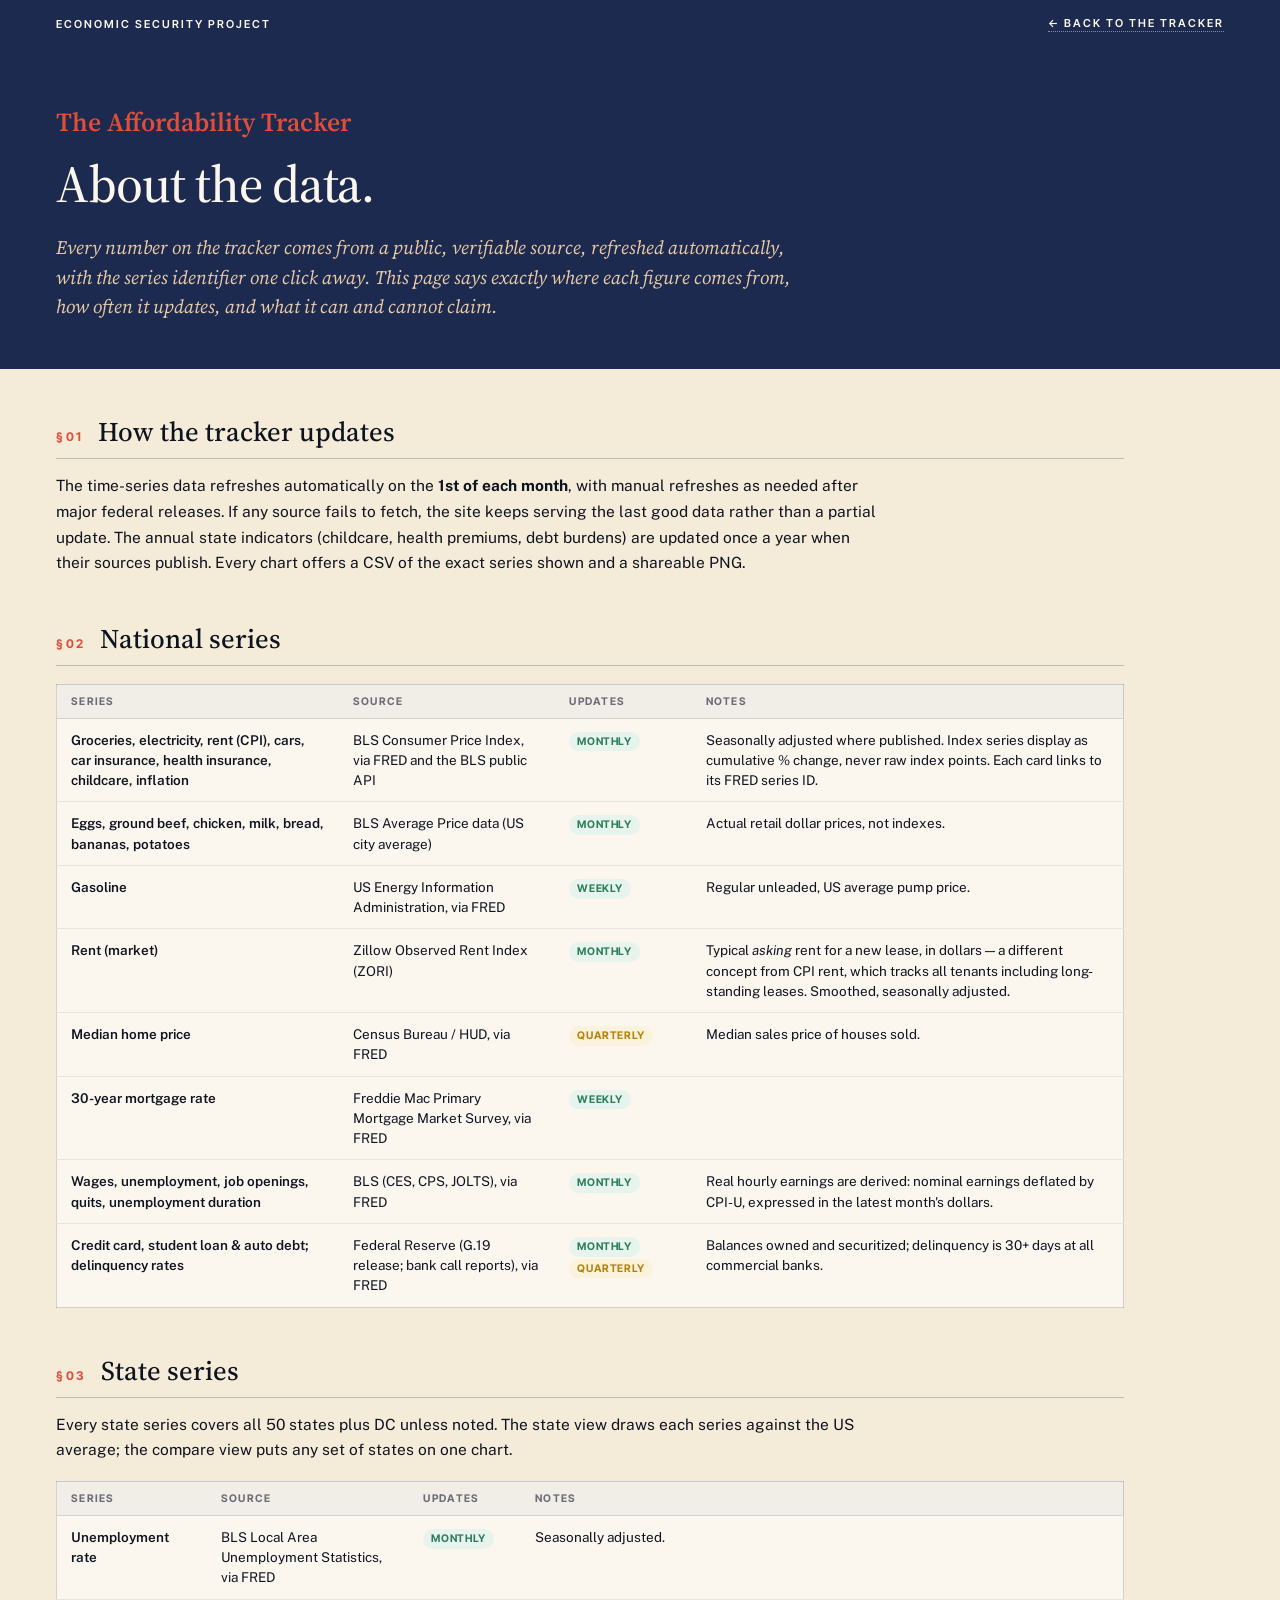
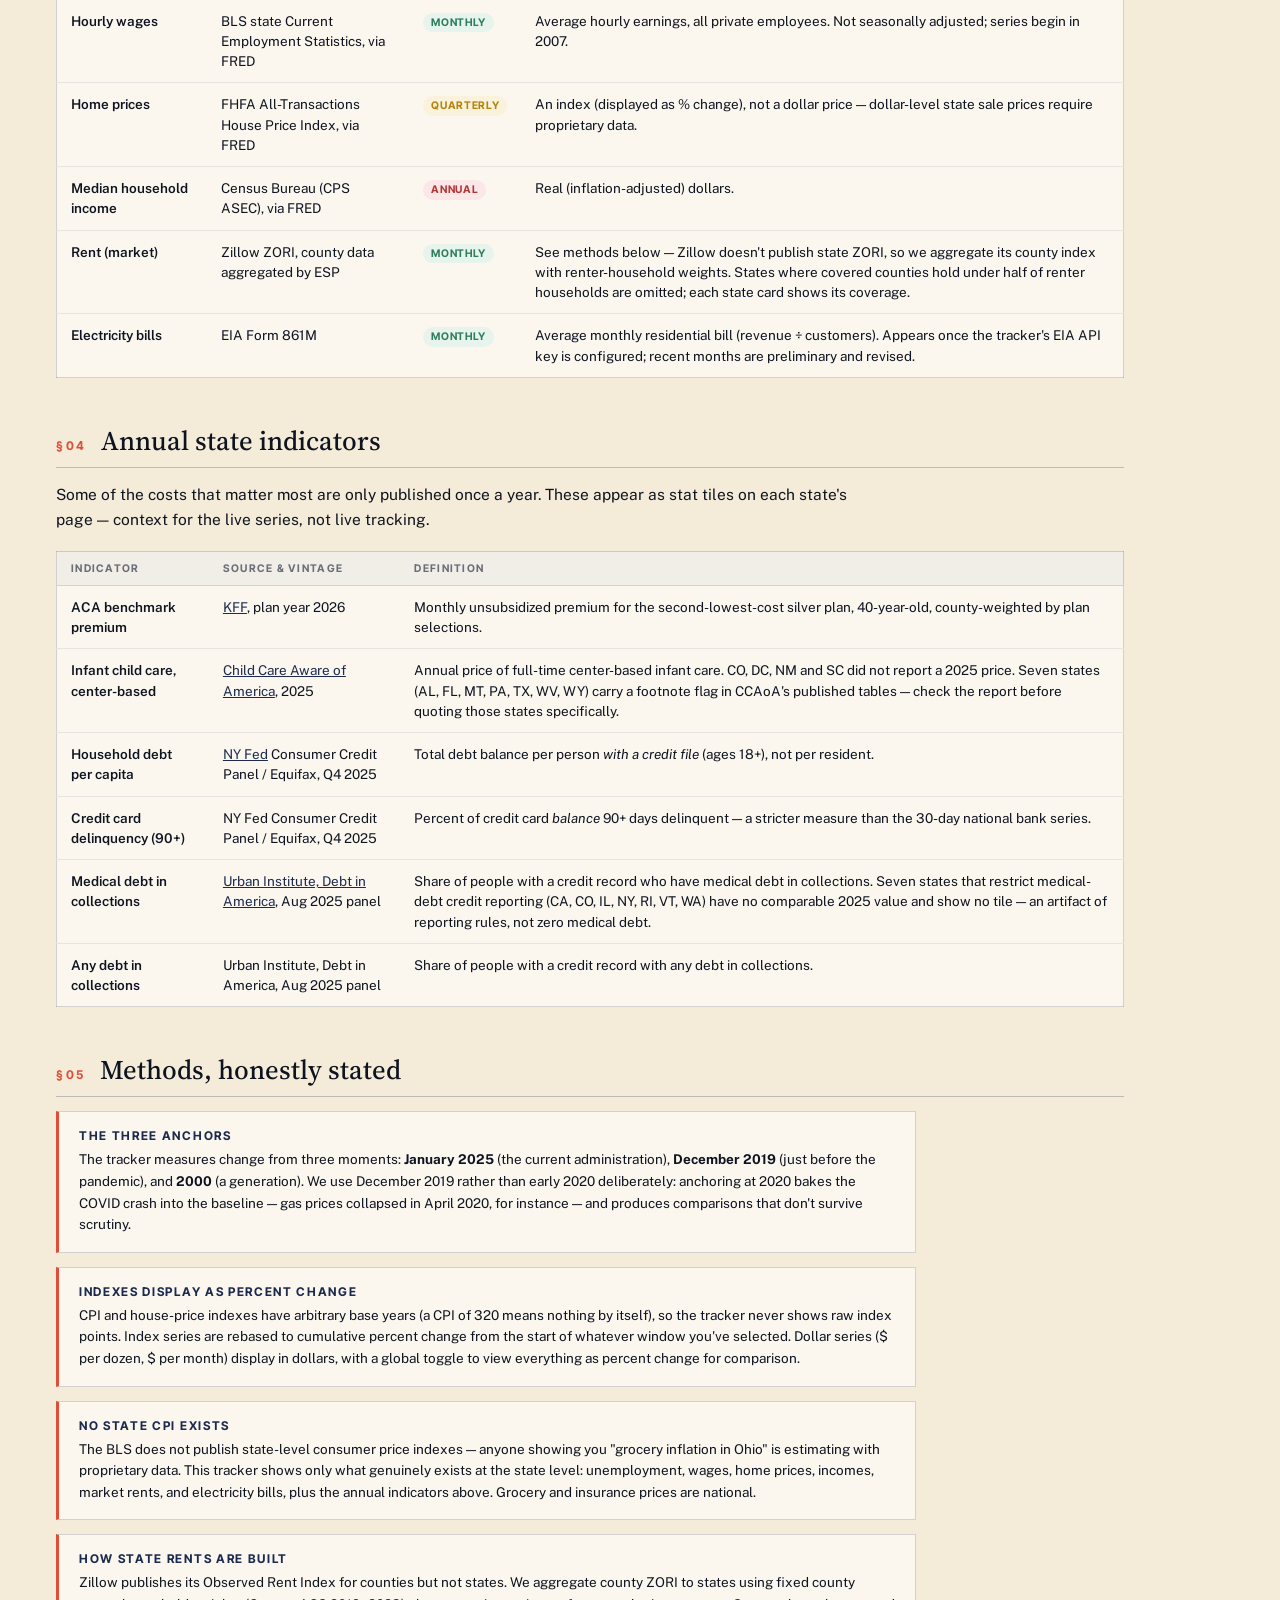
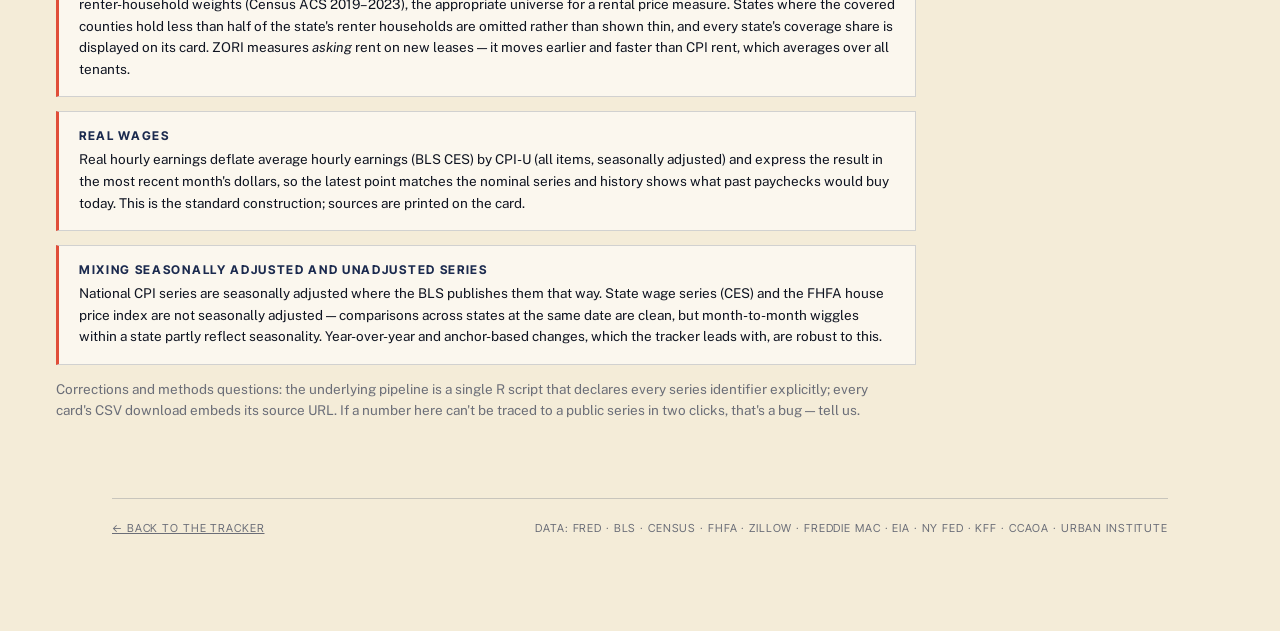
==== about.html @ f808d976 "Rebuild front end: National / My State / Compare views + About page - Three views: National (additiv" ====
<!DOCTYPE html>
<html lang="en">
<head>
<meta charset="UTF-8" />
<meta name="viewport" content="width=device-width, initial-scale=1.0" />
<title>About the Data — Affordability Tracker — Economic Security Project</title>

<link rel="preconnect" href="https://fonts.googleapis.com" />
<link rel="preconnect" href="https://fonts.gstatic.com" crossorigin />
<link href="https://fonts.googleapis.com/css2?family=Public+Sans:wght@300;400;500;600;700;800&display=swap" rel="stylesheet" />
<link href="https://fonts.googleapis.com/css2?family=Source+Serif+4:opsz,wght@8..60,400;8..60,500;8..60,600;8..60,700&family=Inter+Tight:wght@400;500;600;700;800&display=swap" rel="stylesheet" />

<style>
  :root {
    --navy: #1B2A4E;
    --red: #E04E39;
    --beige: #F4ECD8;
    --paper: #FBF7EE;
    --ink: #0E1320;
    --mute: #6B6E78;
    --soft: #9A9CA3;
    --rule: rgba(27,42,78,.18);
  }
  *, *::before, *::after { box-sizing: border-box; margin: 0; padding: 0; }
  body {
    font-family: 'Public Sans', system-ui, sans-serif;
    background: #0E1320; color: var(--ink);
  }
  .stage { background: var(--beige); min-height: 100vh; box-shadow: 0 30px 80px rgba(0,0,0,.5); }
  .serif { font-family: 'Source Serif 4', Georgia, serif; }
  .display { font-family: 'Inter Tight', system-ui, sans-serif; }

  .topbar {
    background: var(--navy); color: var(--paper);
    padding: 16px 56px;
    display: flex; justify-content: space-between; align-items: center;
    font-family: 'Inter Tight', system-ui, sans-serif;
    font-size: 11px; letter-spacing: .18em; text-transform: uppercase; font-weight: 600;
  }
  .topbar a { color: var(--paper); text-decoration: none; border-bottom: 1px dotted rgba(244,236,216,.5); padding-bottom: 1px; }

  header.hero {
    background: var(--navy); color: var(--paper);
    padding: 56px 56px 48px;
  }
  .kicker {
    font-family: 'Source Serif 4', Georgia, serif;
    font-size: 26px; font-weight: 600; color: var(--red); margin-bottom: 16px;
  }
  h1 {
    font-family: 'Source Serif 4', Georgia, serif;
    font-size: 52px; line-height: 1.06; letter-spacing: -.02em; font-weight: 500;
    max-width: 900px; margin-bottom: 22px;
  }
  .dek {
    font-family: 'Source Serif 4', Georgia, serif;
    font-size: 19px; line-height: 1.55; color: #E8C9A8; max-width: 760px; font-style: italic;
  }

  main { padding: 44px 56px 64px; max-width: 1180px; }

  h2 {
    font-family: 'Source Serif 4', Georgia, serif;
    font-size: 27px; font-weight: 500; margin: 44px 0 6px;
    padding-bottom: 8px; border-bottom: 1px solid rgba(27,42,78,.25);
    display: flex; align-items: baseline; gap: 14px;
  }
  h2 .sec {
    font-family: 'Inter Tight', system-ui, sans-serif;
    font-size: 12px; letter-spacing: .22em; text-transform: uppercase;
    font-weight: 700; color: var(--red);
  }
  h2:first-of-type { margin-top: 0; }
  p.lead { margin: 14px 0 18px; font-size: 15.5px; line-height: 1.65; max-width: 820px; }
  p.note { margin: 12px 0; font-size: 13.5px; line-height: 1.6; color: var(--mute); max-width: 820px; }

  .table-wrap { overflow-x: auto; margin: 18px 0 8px; }
  table {
    width: 100%; border-collapse: collapse; background: var(--paper);
    border: 1px solid var(--rule); font-size: 13.5px;
  }
  th {
    font-family: 'Inter Tight', system-ui, sans-serif;
    font-size: 10.5px; letter-spacing: .12em; text-transform: uppercase;
    font-weight: 700; color: var(--mute); text-align: left;
    padding: 10px 14px; border-bottom: 1px solid var(--rule);
    background: rgba(27,42,78,.045);
  }
  td { padding: 11px 14px; border-bottom: 1px solid rgba(27,42,78,.09); vertical-align: top; line-height: 1.5; }
  tr:last-child td { border-bottom: none; }
  td b { font-weight: 600; }
  td a { color: var(--navy); }
  .freq {
    font-family: 'Inter Tight', system-ui, sans-serif;
    display: inline-block; font-size: 10.5px; font-weight: 700;
    letter-spacing: .06em; text-transform: uppercase;
    padding: 2px 8px; border-radius: 10px; white-space: nowrap;
  }
  .freq.m { background: #E7F4EE; color: #2E7D5B; }
  .freq.w { background: #E7F4EE; color: #2E7D5B; }
  .freq.q { background: #FBF2DC; color: #B5820A; }
  .freq.a { background: #FBE7E7; color: #B33636; }

  .method {
    background: var(--paper); border: 1px solid var(--rule); border-left: 3px solid var(--red);
    padding: 16px 20px; margin: 14px 0; max-width: 860px;
  }
  .method h3 {
    font-family: 'Inter Tight', system-ui, sans-serif;
    font-size: 12px; letter-spacing: .14em; text-transform: uppercase;
    font-weight: 700; color: var(--navy); margin-bottom: 6px;
  }
  .method p { font-size: 13.5px; line-height: 1.6; color: var(--ink); }
  .method p + p { margin-top: 8px; }

  footer {
    padding: 22px 56px 48px;
    font-family: 'Inter Tight', system-ui, sans-serif;
    font-size: 11px; color: var(--mute); letter-spacing: .08em; text-transform: uppercase;
    border-top: 1px solid rgba(27,42,78,.2); margin: 0 56px;
    display: flex; justify-content: space-between; gap: 12px; flex-wrap: wrap;
    padding-left: 0; padding-right: 0;
  }
  .footer-wrap { padding: 0 56px 48px; }
  footer a { color: var(--mute); }

  @media (max-width: 720px) {
    .topbar, header.hero, main, .footer-wrap { padding-left: 20px; padding-right: 20px; }
    footer { margin: 0; }
    h1 { font-size: 36px; }
  }
</style>
</head>
<body>
<div class="stage">

  <div class="topbar">
    <span>Economic Security Project</span>
    <a href="index.html">← Back to the tracker</a>
  </div>

  <header class="hero">
    <div class="kicker">The Affordability Tracker</div>
    <h1>About the data.</h1>
    <p class="dek">
      Every number on the tracker comes from a public, verifiable source, refreshed
      automatically, with the series identifier one click away. This page says exactly
      where each figure comes from, how often it updates, and what it can and cannot claim.
    </p>
  </header>

  <main>
    <h2><span class="sec">§01</span> How the tracker updates</h2>
    <p class="lead">
      The time-series data refreshes automatically on the <b>1st of each month</b>,
      with manual refreshes as needed after major federal releases. If any source fails
      to fetch, the site keeps serving the last good data rather than a partial update. The annual state indicators (childcare, health
      premiums, debt burdens) are updated once a year when their sources publish.
      Every chart offers a CSV of the exact series shown and a shareable PNG.
    </p>

    <h2><span class="sec">§02</span> National series</h2>
    <div class="table-wrap">
    <table>
      <thead><tr><th>Series</th><th>Source</th><th>Updates</th><th>Notes</th></tr></thead>
      <tbody>
        <tr>
          <td><b>Groceries, electricity, rent (CPI), cars, car insurance, health insurance, childcare, inflation</b></td>
          <td>BLS Consumer Price Index, via FRED and the BLS public API</td>
          <td><span class="freq m">Monthly</span></td>
          <td>Seasonally adjusted where published. Index series display as cumulative % change, never raw index points. Each card links to its FRED series ID.</td>
        </tr>
        <tr>
          <td><b>Eggs, ground beef, chicken, milk, bread, bananas, potatoes</b></td>
          <td>BLS Average Price data (US city average)</td>
          <td><span class="freq m">Monthly</span></td>
          <td>Actual retail dollar prices, not indexes.</td>
        </tr>
        <tr>
          <td><b>Gasoline</b></td>
          <td>US Energy Information Administration, via FRED</td>
          <td><span class="freq w">Weekly</span></td>
          <td>Regular unleaded, US average pump price.</td>
        </tr>
        <tr>
          <td><b>Rent (market)</b></td>
          <td>Zillow Observed Rent Index (ZORI)</td>
          <td><span class="freq m">Monthly</span></td>
          <td>Typical <i>asking</i> rent for a new lease, in dollars — a different concept from CPI rent, which tracks all tenants including long-standing leases. Smoothed, seasonally adjusted.</td>
        </tr>
        <tr>
          <td><b>Median home price</b></td>
          <td>Census Bureau / HUD, via FRED</td>
          <td><span class="freq q">Quarterly</span></td>
          <td>Median sales price of houses sold.</td>
        </tr>
        <tr>
          <td><b>30-year mortgage rate</b></td>
          <td>Freddie Mac Primary Mortgage Market Survey, via FRED</td>
          <td><span class="freq w">Weekly</span></td>
          <td></td>
        </tr>
        <tr>
          <td><b>Wages, unemployment, job openings, quits, unemployment duration</b></td>
          <td>BLS (CES, CPS, JOLTS), via FRED</td>
          <td><span class="freq m">Monthly</span></td>
          <td>Real hourly earnings are derived: nominal earnings deflated by CPI-U, expressed in the latest month's dollars.</td>
        </tr>
        <tr>
          <td><b>Credit card, student loan &amp; auto debt; delinquency rates</b></td>
          <td>Federal Reserve (G.19 release; bank call reports), via FRED</td>
          <td><span class="freq m">Monthly</span> <span class="freq q">Quarterly</span></td>
          <td>Balances owned and securitized; delinquency is 30+ days at all commercial banks.</td>
        </tr>
      </tbody>
    </table>
    </div>

    <h2><span class="sec">§03</span> State series</h2>
    <p class="lead">
      Every state series covers all 50 states plus DC unless noted. The state view draws
      each series against the US average; the compare view puts any set of states on one chart.
    </p>
    <div class="table-wrap">
    <table>
      <thead><tr><th>Series</th><th>Source</th><th>Updates</th><th>Notes</th></tr></thead>
      <tbody>
        <tr>
          <td><b>Unemployment rate</b></td>
          <td>BLS Local Area Unemployment Statistics, via FRED</td>
          <td><span class="freq m">Monthly</span></td>
          <td>Seasonally adjusted.</td>
        </tr>
        <tr>
          <td><b>Hourly wages</b></td>
          <td>BLS state Current Employment Statistics, via FRED</td>
          <td><span class="freq m">Monthly</span></td>
          <td>Average hourly earnings, all private employees. Not seasonally adjusted; series begin in 2007.</td>
        </tr>
        <tr>
          <td><b>Home prices</b></td>
          <td>FHFA All-Transactions House Price Index, via FRED</td>
          <td><span class="freq q">Quarterly</span></td>
          <td>An index (displayed as % change), not a dollar price — dollar-level state sale prices require proprietary data.</td>
        </tr>
        <tr>
          <td><b>Median household income</b></td>
          <td>Census Bureau (CPS ASEC), via FRED</td>
          <td><span class="freq a">Annual</span></td>
          <td>Real (inflation-adjusted) dollars.</td>
        </tr>
        <tr>
          <td><b>Rent (market)</b></td>
          <td>Zillow ZORI, county data aggregated by ESP</td>
          <td><span class="freq m">Monthly</span></td>
          <td>See methods below — Zillow doesn't publish state ZORI, so we aggregate its county index with renter-household weights. States where covered counties hold under half of renter households are omitted; each state card shows its coverage.</td>
        </tr>
        <tr>
          <td><b>Electricity bills</b></td>
          <td>EIA Form 861M</td>
          <td><span class="freq m">Monthly</span></td>
          <td>Average monthly residential bill (revenue ÷ customers). Appears once the tracker's EIA API key is configured; recent months are preliminary and revised.</td>
        </tr>
      </tbody>
    </table>
    </div>

    <h2><span class="sec">§04</span> Annual state indicators</h2>
    <p class="lead">
      Some of the costs that matter most are only published once a year. These appear as
      stat tiles on each state's page — context for the live series, not live tracking.
    </p>
    <div class="table-wrap">
    <table>
      <thead><tr><th>Indicator</th><th>Source &amp; vintage</th><th>Definition</th></tr></thead>
      <tbody>
        <tr>
          <td><b>ACA benchmark premium</b></td>
          <td><a href="https://www.kff.org/affordable-care-act/state-indicator/marketplace-average-benchmark-premiums/" target="_blank" rel="noopener">KFF</a>, plan year 2026</td>
          <td>Monthly unsubsidized premium for the second-lowest-cost silver plan, 40-year-old, county-weighted by plan selections.</td>
        </tr>
        <tr>
          <td><b>Infant child care, center-based</b></td>
          <td><a href="https://info.childcareaware.org/price-and-supply-2025" target="_blank" rel="noopener">Child Care Aware of America</a>, 2025</td>
          <td>Annual price of full-time center-based infant care. CO, DC, NM and SC did not report a 2025 price. Seven states (AL, FL, MT, PA, TX, WV, WY) carry a footnote flag in CCAoA's published tables — check the report before quoting those states specifically.</td>
        </tr>
        <tr>
          <td><b>Household debt per capita</b></td>
          <td><a href="https://www.newyorkfed.org/microeconomics/databank.html" target="_blank" rel="noopener">NY Fed</a> Consumer Credit Panel / Equifax, Q4 2025</td>
          <td>Total debt balance per person <i>with a credit file</i> (ages 18+), not per resident.</td>
        </tr>
        <tr>
          <td><b>Credit card delinquency (90+)</b></td>
          <td>NY Fed Consumer Credit Panel / Equifax, Q4 2025</td>
          <td>Percent of credit card <i>balance</i> 90+ days delinquent — a stricter measure than the 30-day national bank series.</td>
        </tr>
        <tr>
          <td><b>Medical debt in collections</b></td>
          <td><a href="https://apps.urban.org/features/debt-interactive-map/" target="_blank" rel="noopener">Urban Institute, Debt in America</a>, Aug 2025 panel</td>
          <td>Share of people with a credit record who have medical debt in collections. Seven states that restrict medical-debt credit reporting (CA, CO, IL, NY, RI, VT, WA) have no comparable 2025 value and show no tile — an artifact of reporting rules, not zero medical debt.</td>
        </tr>
        <tr>
          <td><b>Any debt in collections</b></td>
          <td>Urban Institute, Debt in America, Aug 2025 panel</td>
          <td>Share of people with a credit record with any debt in collections.</td>
        </tr>
      </tbody>
    </table>
    </div>

    <h2><span class="sec">§05</span> Methods, honestly stated</h2>

    <div class="method">
      <h3>The three anchors</h3>
      <p>The tracker measures change from three moments: <b>January 2025</b> (the current
      administration), <b>December 2019</b> (just before the pandemic), and <b>2000</b>
      (a generation). We use December 2019 rather than early 2020 deliberately: anchoring
      at 2020 bakes the COVID crash into the baseline — gas prices collapsed in April
      2020, for instance — and produces comparisons that don't survive scrutiny.</p>
    </div>

    <div class="method">
      <h3>Indexes display as percent change</h3>
      <p>CPI and house-price indexes have arbitrary base years (a CPI of 320 means nothing
      by itself), so the tracker never shows raw index points. Index series are rebased to
      cumulative percent change from the start of whatever window you've selected. Dollar
      series ($ per dozen, $ per month) display in dollars, with a global toggle to view
      everything as percent change for comparison.</p>
    </div>

    <div class="method">
      <h3>No state CPI exists</h3>
      <p>The BLS does not publish state-level consumer price indexes — anyone showing you
      "grocery inflation in Ohio" is estimating with proprietary data. This tracker shows
      only what genuinely exists at the state level: unemployment, wages, home prices,
      incomes, market rents, and electricity bills, plus the annual indicators above.
      Grocery and insurance prices are national.</p>
    </div>

    <div class="method">
      <h3>How state rents are built</h3>
      <p>Zillow publishes its Observed Rent Index for counties but not states. We aggregate
      county ZORI to states using fixed county renter-household weights (Census ACS
      2019–2023), the appropriate universe for a rental price measure. States where the
      covered counties hold less than half of the state's renter households are omitted
      rather than shown thin, and every state's coverage share is displayed on its card.
      ZORI measures <i>asking</i> rent on new leases — it moves earlier and faster than
      CPI rent, which averages over all tenants.</p>
    </div>

    <div class="method">
      <h3>Real wages</h3>
      <p>Real hourly earnings deflate average hourly earnings (BLS CES) by CPI-U (all
      items, seasonally adjusted) and express the result in the most recent month's
      dollars, so the latest point matches the nominal series and history shows what past
      paychecks would buy today. This is the standard construction; sources are printed on
      the card.</p>
    </div>

    <div class="method">
      <h3>Mixing seasonally adjusted and unadjusted series</h3>
      <p>National CPI series are seasonally adjusted where the BLS publishes them that
      way. State wage series (CES) and the FHFA house price index are not seasonally
      adjusted — comparisons across states at the same date are clean, but month-to-month
      wiggles within a state partly reflect seasonality. Year-over-year and anchor-based
      changes, which the tracker leads with, are robust to this.</p>
    </div>

    <p class="note">
      Corrections and methods questions: the underlying pipeline is a single R script that
      declares every series identifier explicitly; every card's CSV download embeds its
      source URL. If a number here can't be traced to a public series in two clicks,
      that's a bug — tell us.
    </p>
  </main>

  <div class="footer-wrap">
    <footer>
      <span><a href="index.html">← Back to the tracker</a></span>
      <span>Data: FRED · BLS · Census · FHFA · Zillow · Freddie Mac · EIA · NY Fed · KFF · CCAoA · Urban Institute</span>
    </footer>
  </div>

</div>
</body>
</html>
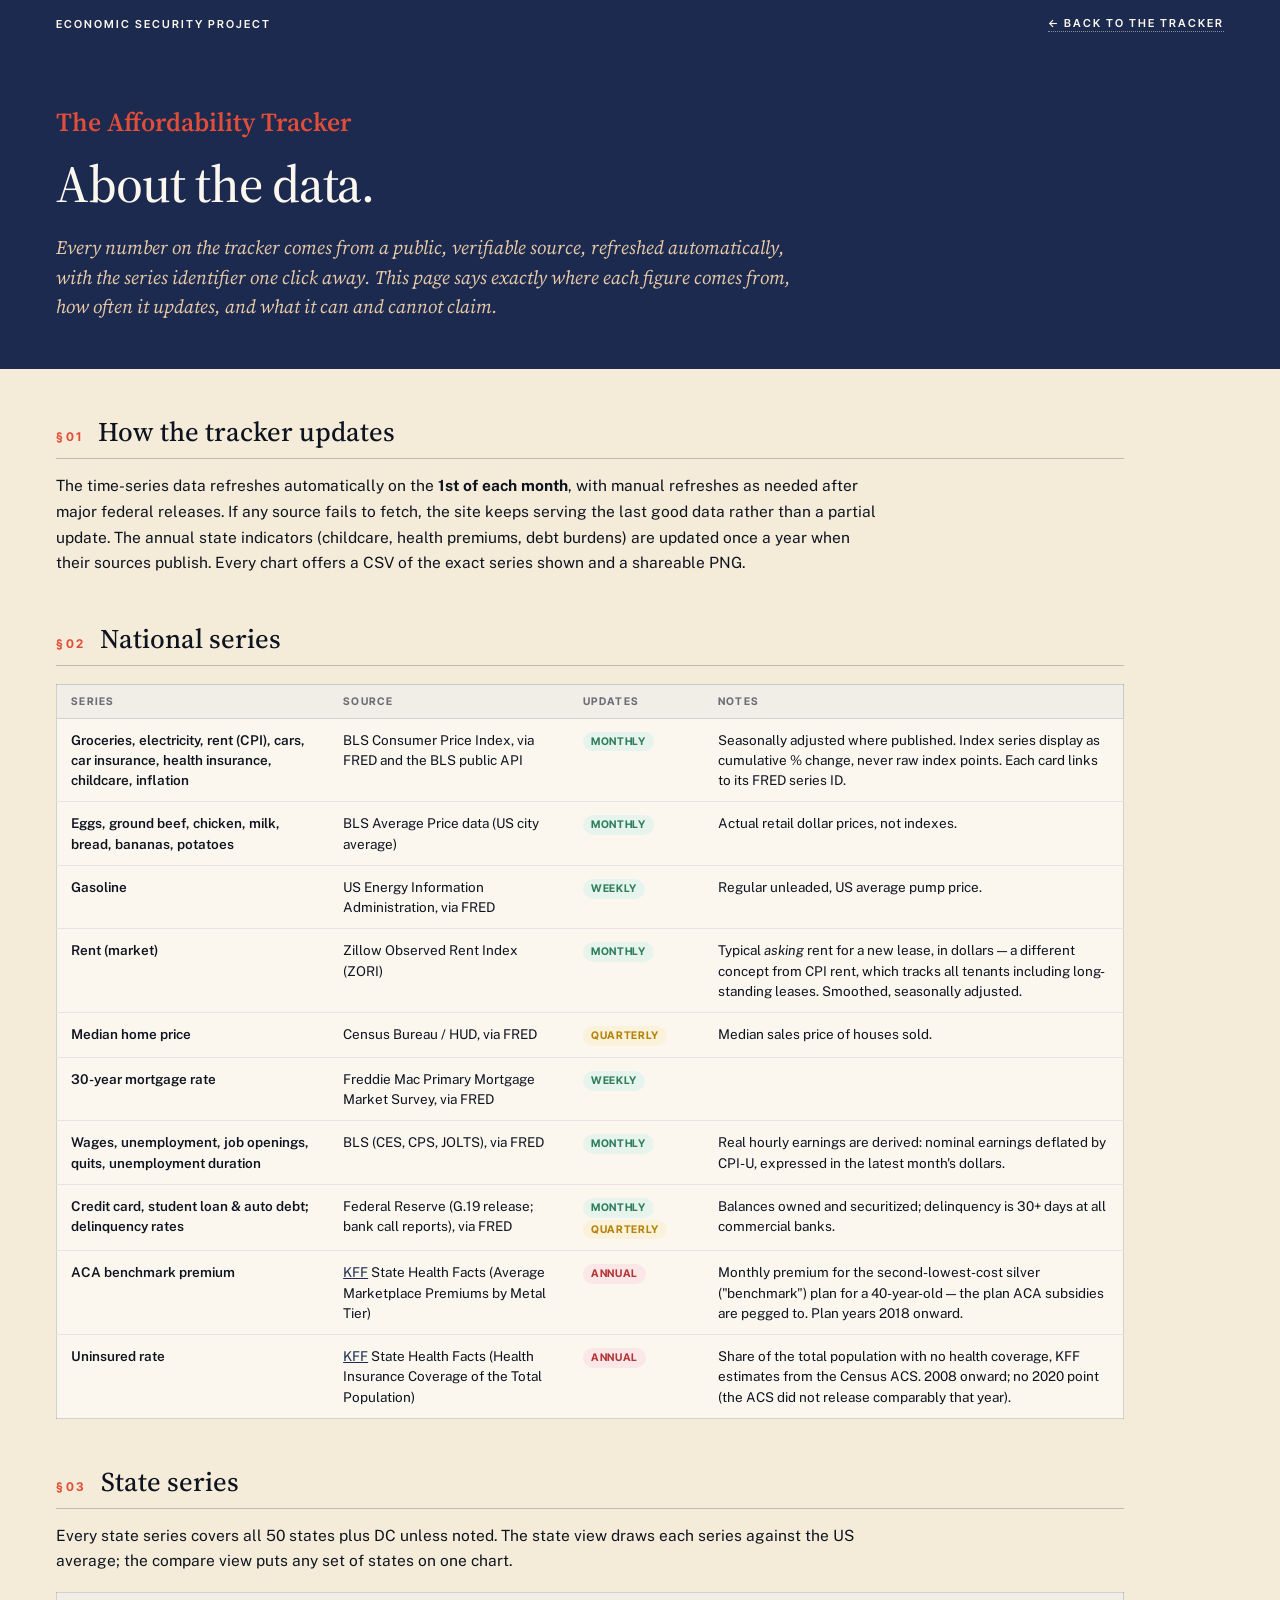
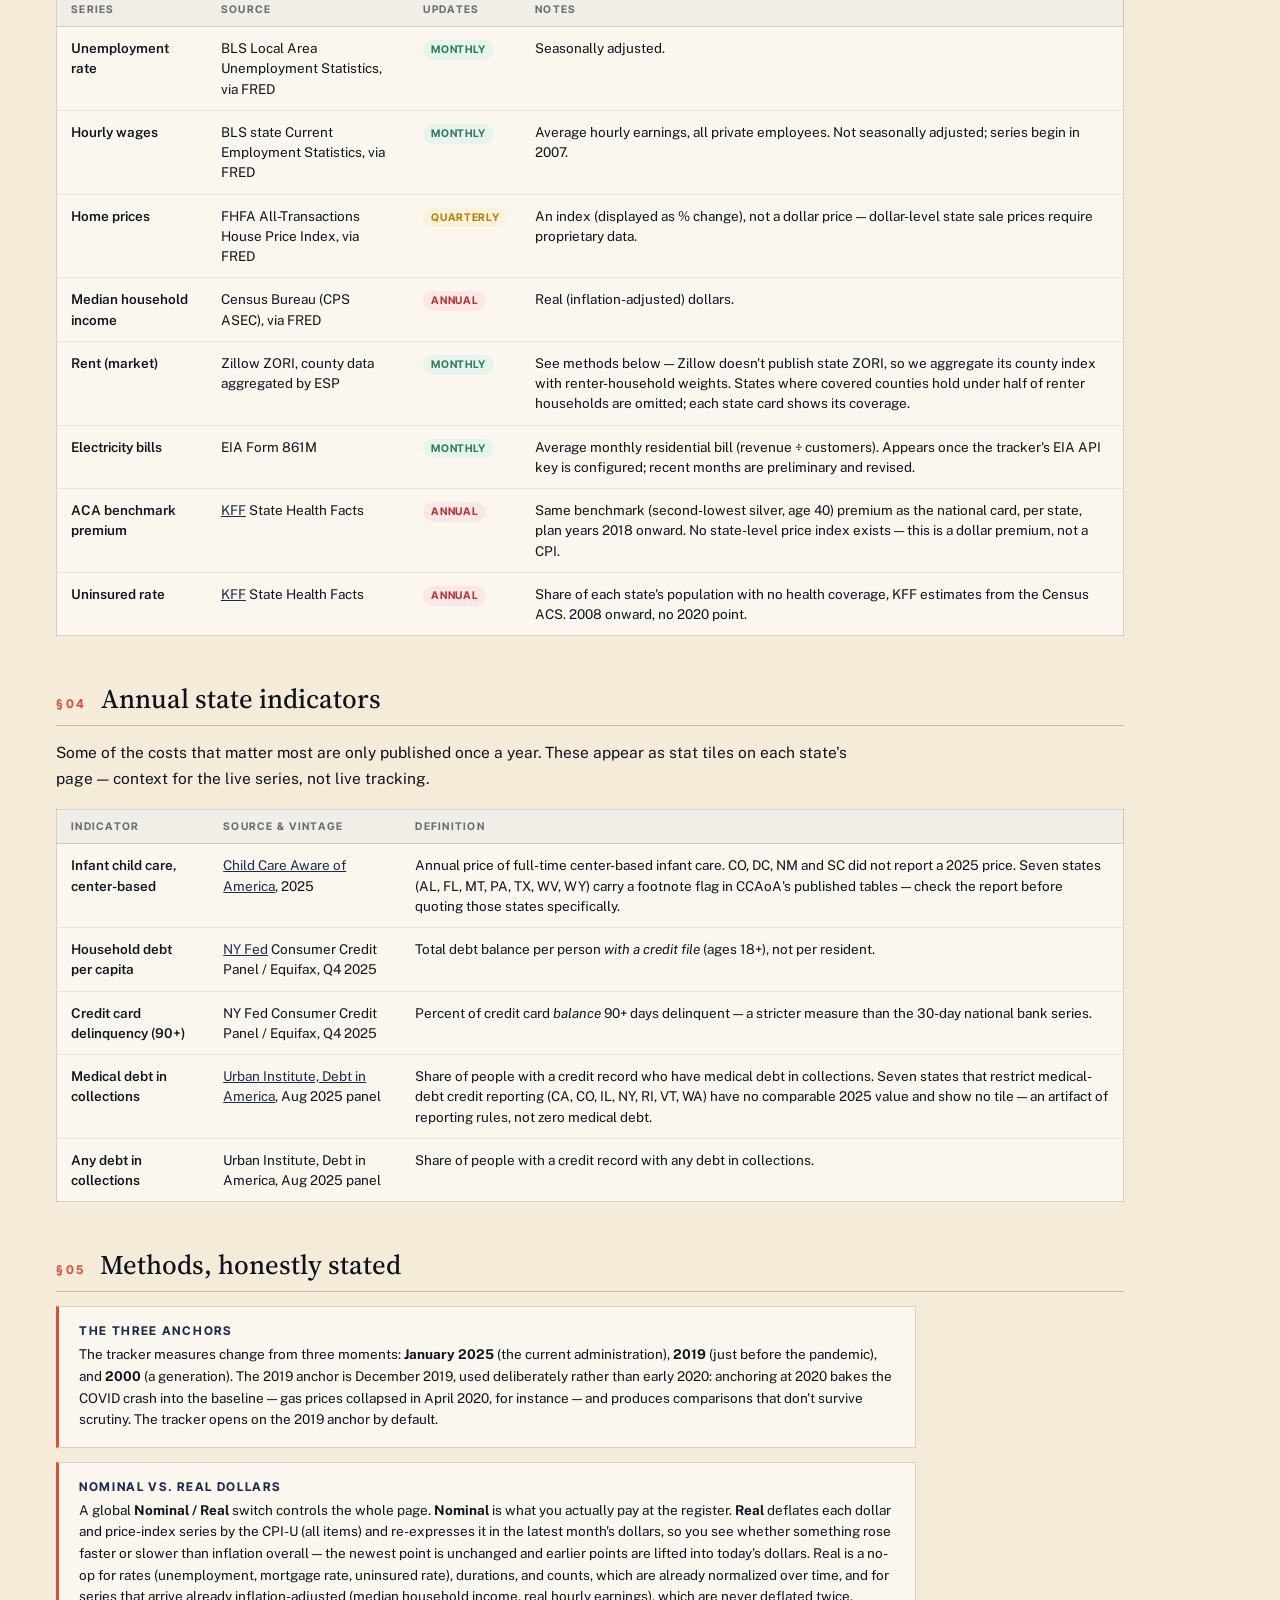
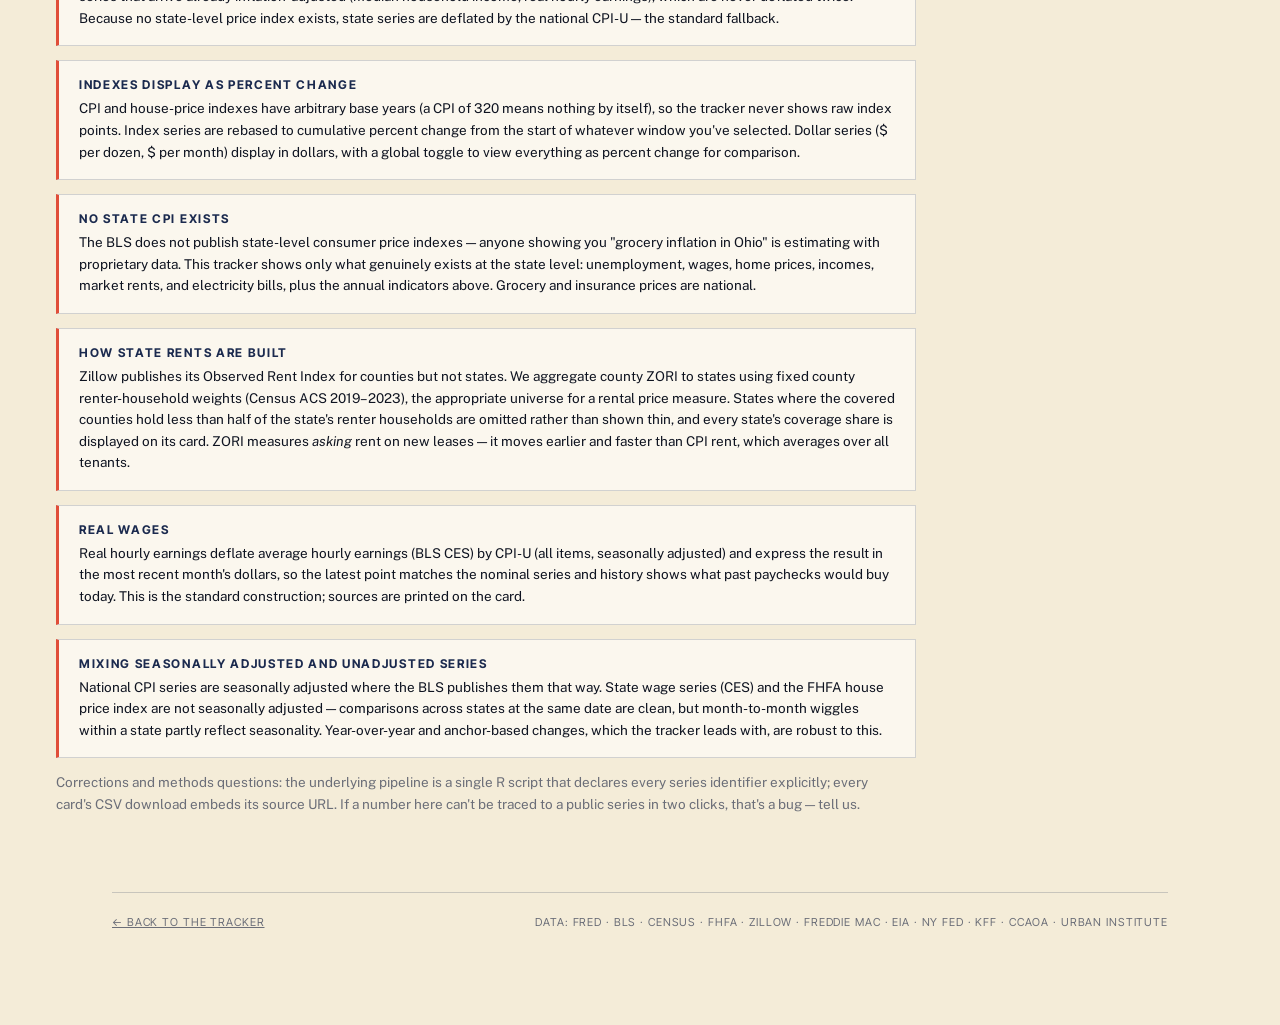
==== commit 36b85e6f: "State-level updates" ====
--- a/about.html
+++ b/about.html
@@ -212,6 +212,18 @@
           <td><span class="freq m">Monthly</span> <span class="freq q">Quarterly</span></td>
           <td>Balances owned and securitized; delinquency is 30+ days at all commercial banks.</td>
         </tr>
+        <tr>
+          <td><b>ACA benchmark premium</b></td>
+          <td><a href="https://www.kff.org/affordable-care-act/state-indicator/average-marketplace-premiums-by-metal-tier/" target="_blank" rel="noopener">KFF</a> State Health Facts (Average Marketplace Premiums by Metal Tier)</td>
+          <td><span class="freq a">Annual</span></td>
+          <td>Monthly premium for the second-lowest-cost silver ("benchmark") plan for a 40-year-old — the plan ACA subsidies are pegged to. Plan years 2018 onward.</td>
+        </tr>
+        <tr>
+          <td><b>Uninsured rate</b></td>
+          <td><a href="https://www.kff.org/state-health-policy-data/state-indicator/total-population/" target="_blank" rel="noopener">KFF</a> State Health Facts (Health Insurance Coverage of the Total Population)</td>
+          <td><span class="freq a">Annual</span></td>
+          <td>Share of the total population with no health coverage, KFF estimates from the Census ACS. 2008 onward; no 2020 point (the ACS did not release comparably that year).</td>
+        </tr>
       </tbody>
     </table>
     </div>
@@ -261,6 +273,18 @@
           <td><span class="freq m">Monthly</span></td>
           <td>Average monthly residential bill (revenue ÷ customers). Appears once the tracker's EIA API key is configured; recent months are preliminary and revised.</td>
         </tr>
+        <tr>
+          <td><b>ACA benchmark premium</b></td>
+          <td><a href="https://www.kff.org/affordable-care-act/state-indicator/average-marketplace-premiums-by-metal-tier/" target="_blank" rel="noopener">KFF</a> State Health Facts</td>
+          <td><span class="freq a">Annual</span></td>
+          <td>Same benchmark (second-lowest silver, age 40) premium as the national card, per state, plan years 2018 onward. No state-level price index exists — this is a dollar premium, not a CPI.</td>
+        </tr>
+        <tr>
+          <td><b>Uninsured rate</b></td>
+          <td><a href="https://www.kff.org/state-health-policy-data/state-indicator/total-population/" target="_blank" rel="noopener">KFF</a> State Health Facts</td>
+          <td><span class="freq a">Annual</span></td>
+          <td>Share of each state's population with no health coverage, KFF estimates from the Census ACS. 2008 onward, no 2020 point.</td>
+        </tr>
       </tbody>
     </table>
     </div>
@@ -275,11 +299,6 @@
       <thead><tr><th>Indicator</th><th>Source &amp; vintage</th><th>Definition</th></tr></thead>
       <tbody>
         <tr>
-          <td><b>ACA benchmark premium</b></td>
-          <td><a href="https://www.kff.org/affordable-care-act/state-indicator/marketplace-average-benchmark-premiums/" target="_blank" rel="noopener">KFF</a>, plan year 2026</td>
-          <td>Monthly unsubsidized premium for the second-lowest-cost silver plan, 40-year-old, county-weighted by plan selections.</td>
-        </tr>
-        <tr>
           <td><b>Infant child care, center-based</b></td>
           <td><a href="https://info.childcareaware.org/price-and-supply-2025" target="_blank" rel="noopener">Child Care Aware of America</a>, 2025</td>
           <td>Annual price of full-time center-based infant care. CO, DC, NM and SC did not report a 2025 price. Seven states (AL, FL, MT, PA, TX, WV, WY) carry a footnote flag in CCAoA's published tables — check the report before quoting those states specifically.</td>
@@ -313,10 +332,25 @@
     <div class="method">
       <h3>The three anchors</h3>
       <p>The tracker measures change from three moments: <b>January 2025</b> (the current
-      administration), <b>December 2019</b> (just before the pandemic), and <b>2000</b>
-      (a generation). We use December 2019 rather than early 2020 deliberately: anchoring
-      at 2020 bakes the COVID crash into the baseline — gas prices collapsed in April
-      2020, for instance — and produces comparisons that don't survive scrutiny.</p>
+      administration), <b>2019</b> (just before the pandemic), and <b>2000</b>
+      (a generation). The 2019 anchor is December 2019, used deliberately rather than early
+      2020: anchoring at 2020 bakes the COVID crash into the baseline — gas prices collapsed
+      in April 2020, for instance — and produces comparisons that don't survive scrutiny.
+      The tracker opens on the 2019 anchor by default.</p>
+    </div>
+
+    <div class="method">
+      <h3>Nominal vs. real dollars</h3>
+      <p>A global <b>Nominal / Real</b> switch controls the whole page. <b>Nominal</b> is what
+      you actually pay at the register. <b>Real</b> deflates each dollar and price-index series
+      by the CPI-U (all items) and re-expresses it in the latest month's dollars, so you see
+      whether something rose faster or slower than inflation overall — the newest point is
+      unchanged and earlier points are lifted into today's dollars. Real is a no-op for rates
+      (unemployment, mortgage rate, uninsured rate), durations, and counts, which are already
+      normalized over time, and for series that arrive already inflation-adjusted (median
+      household income, real hourly earnings), which are never deflated twice. Because no
+      state-level price index exists, state series are deflated by the national CPI-U — the
+      standard fallback.</p>
     </div>
 
     <div class="method">
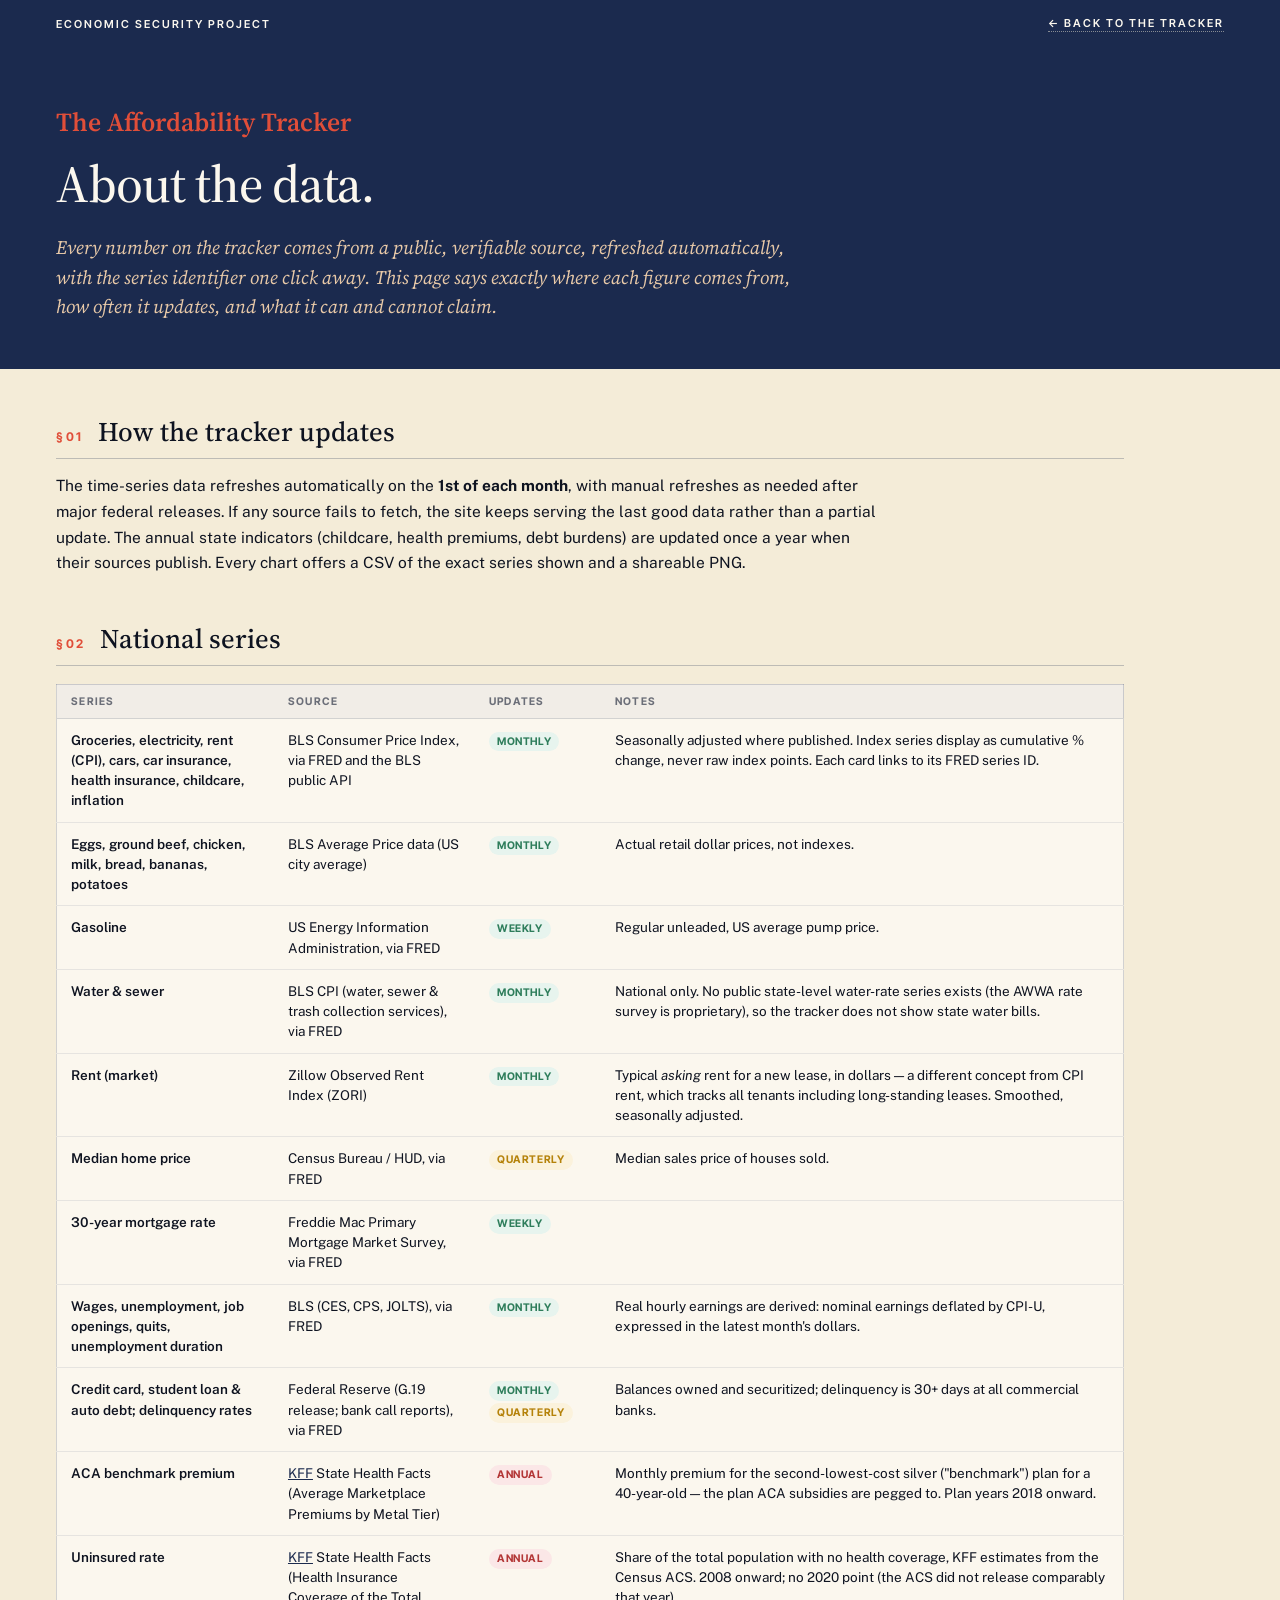
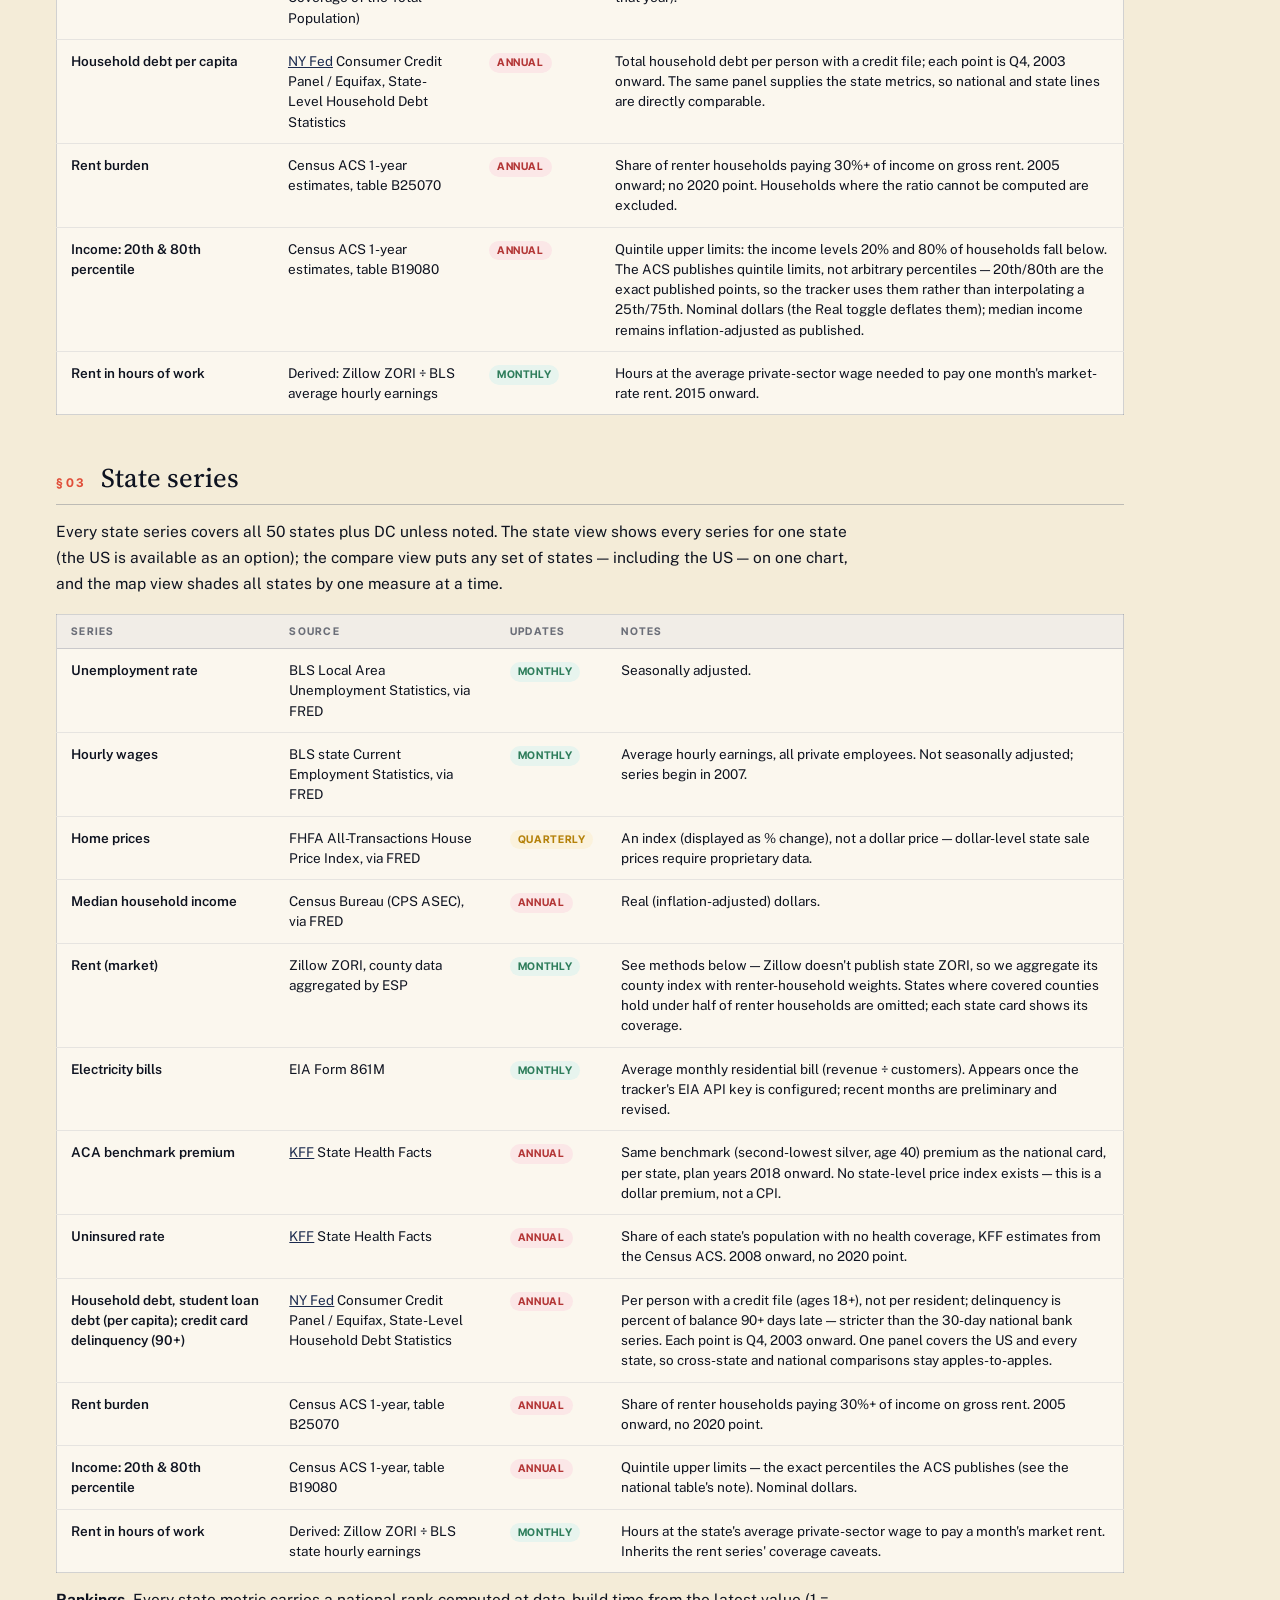
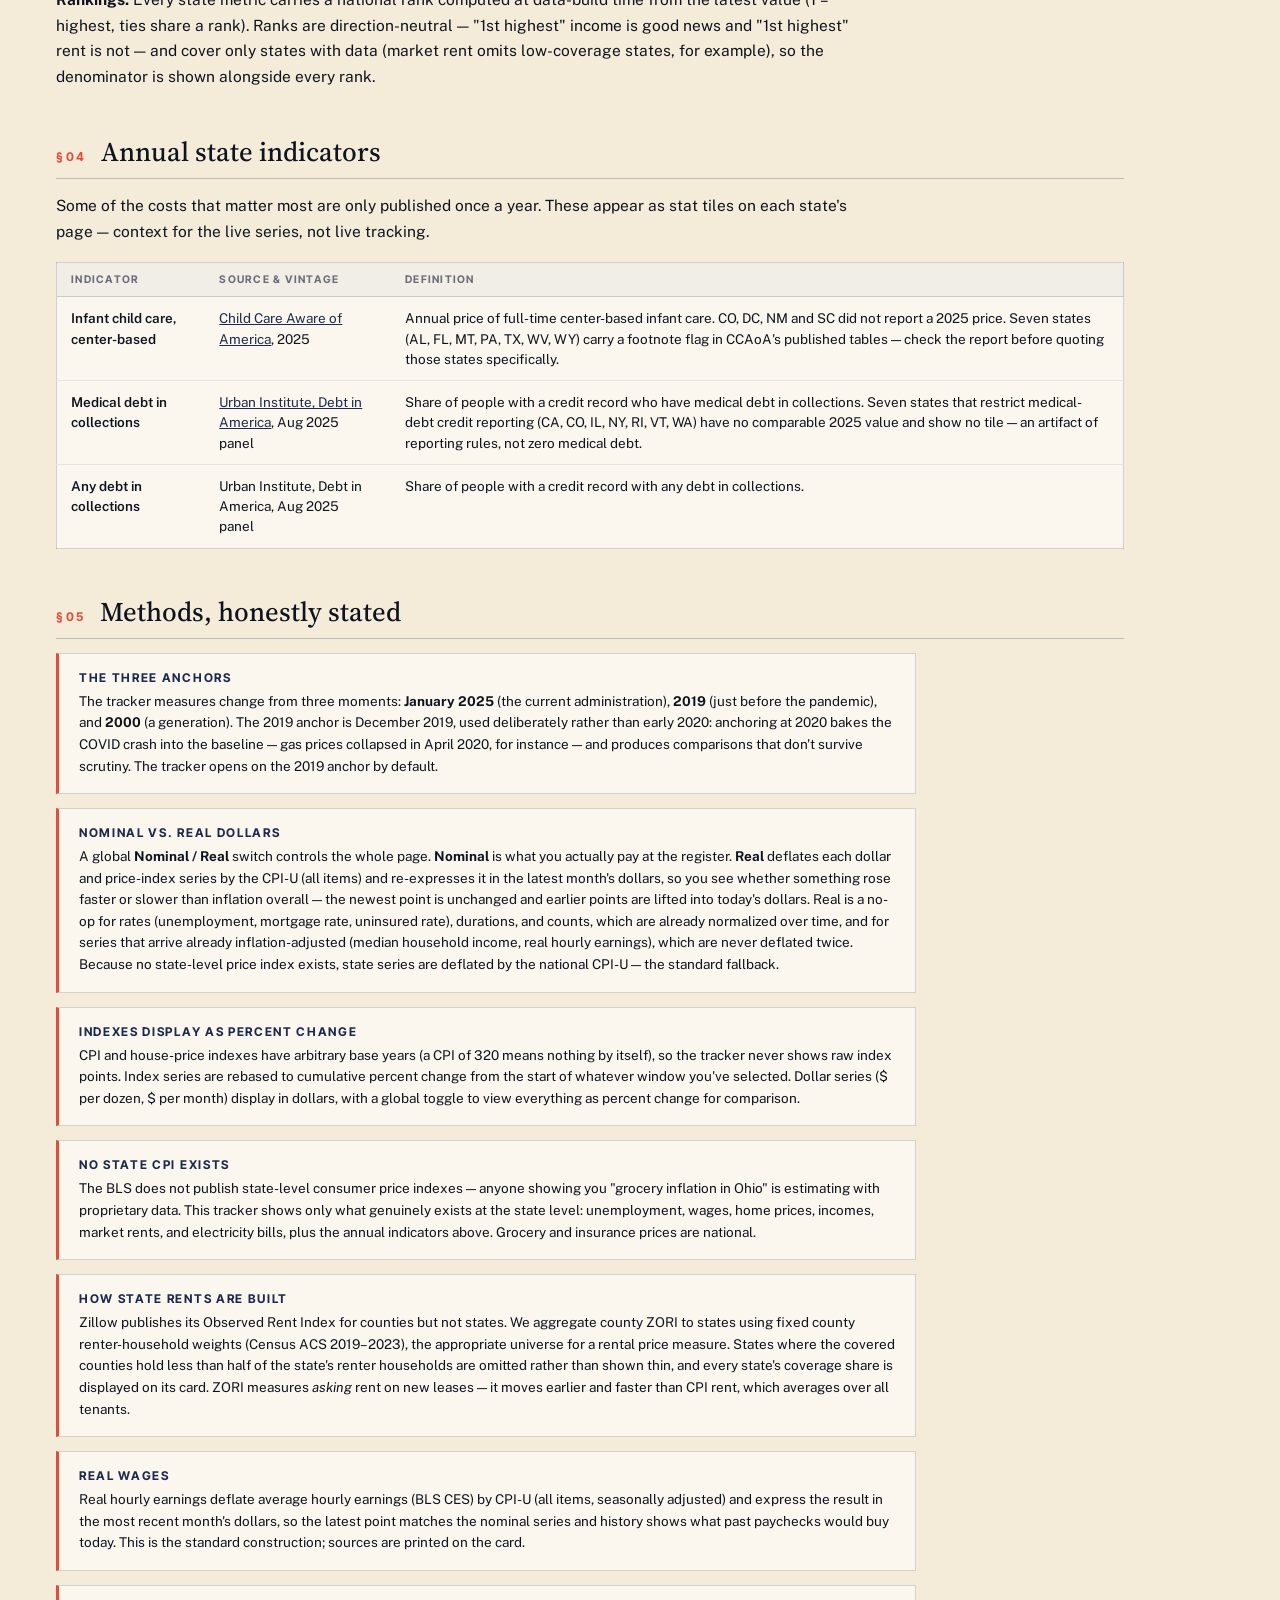
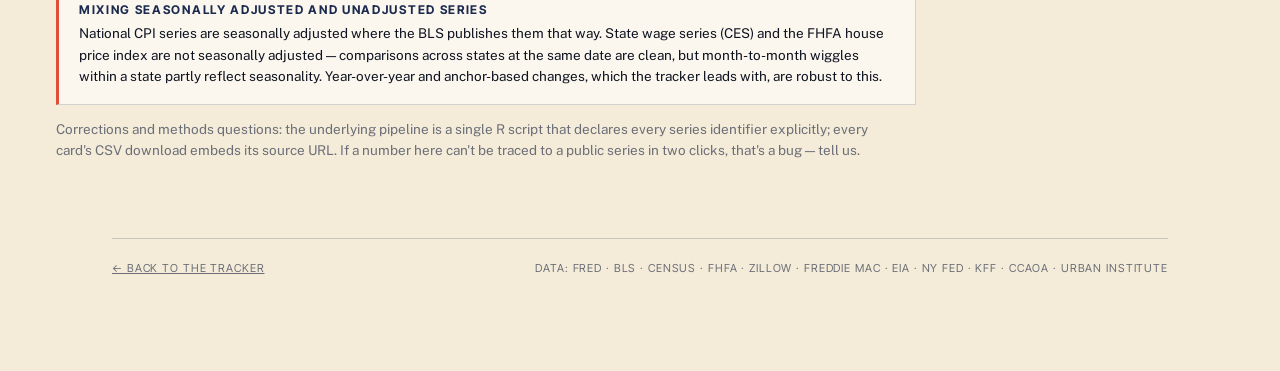
==== commit 69aeb693: "Next" ====
--- a/about.html
+++ b/about.html
@@ -183,6 +183,12 @@
           <td>Regular unleaded, US average pump price.</td>
         </tr>
         <tr>
+          <td><b>Water &amp; sewer</b></td>
+          <td>BLS CPI (water, sewer &amp; trash collection services), via FRED</td>
+          <td><span class="freq m">Monthly</span></td>
+          <td>National only. No public state-level water-rate series exists (the AWWA rate survey is proprietary), so the tracker does not show state water bills.</td>
+        </tr>
+        <tr>
           <td><b>Rent (market)</b></td>
           <td>Zillow Observed Rent Index (ZORI)</td>
           <td><span class="freq m">Monthly</span></td>
@@ -224,14 +230,40 @@
           <td><span class="freq a">Annual</span></td>
           <td>Share of the total population with no health coverage, KFF estimates from the Census ACS. 2008 onward; no 2020 point (the ACS did not release comparably that year).</td>
         </tr>
+        <tr>
+          <td><b>Household debt per capita</b></td>
+          <td><a href="https://www.newyorkfed.org/microeconomics/databank.html" target="_blank" rel="noopener">NY Fed</a> Consumer Credit Panel / Equifax, State-Level Household Debt Statistics</td>
+          <td><span class="freq a">Annual</span></td>
+          <td>Total household debt per person with a credit file; each point is Q4, 2003 onward. The same panel supplies the state metrics, so national and state lines are directly comparable.</td>
+        </tr>
+        <tr>
+          <td><b>Rent burden</b></td>
+          <td>Census ACS 1-year estimates, table B25070</td>
+          <td><span class="freq a">Annual</span></td>
+          <td>Share of renter households paying 30%+ of income on gross rent. 2005 onward; no 2020 point. Households where the ratio cannot be computed are excluded.</td>
+        </tr>
+        <tr>
+          <td><b>Income: 20th &amp; 80th percentile</b></td>
+          <td>Census ACS 1-year estimates, table B19080</td>
+          <td><span class="freq a">Annual</span></td>
+          <td>Quintile upper limits: the income levels 20% and 80% of households fall below. The ACS publishes quintile limits, not arbitrary percentiles — 20th/80th are the exact published points, so the tracker uses them rather than interpolating a 25th/75th. Nominal dollars (the Real toggle deflates them); median income remains inflation-adjusted as published.</td>
+        </tr>
+        <tr>
+          <td><b>Rent in hours of work</b></td>
+          <td>Derived: Zillow ZORI ÷ BLS average hourly earnings</td>
+          <td><span class="freq m">Monthly</span></td>
+          <td>Hours at the average private-sector wage needed to pay one month's market-rate rent. 2015 onward.</td>
+        </tr>
       </tbody>
     </table>
     </div>
 
     <h2><span class="sec">§03</span> State series</h2>
     <p class="lead">
-      Every state series covers all 50 states plus DC unless noted. The state view draws
-      each series against the US average; the compare view puts any set of states on one chart.
+      Every state series covers all 50 states plus DC unless noted. The state view shows
+      every series for one state (the US is available as an option); the compare view puts
+      any set of states — including the US — on one chart, and the map view shades all
+      states by one measure at a time.
     </p>
     <div class="table-wrap">
     <table>
@@ -285,9 +317,41 @@
           <td><span class="freq a">Annual</span></td>
           <td>Share of each state's population with no health coverage, KFF estimates from the Census ACS. 2008 onward, no 2020 point.</td>
         </tr>
+        <tr>
+          <td><b>Household debt, student loan debt (per capita); credit card delinquency (90+)</b></td>
+          <td><a href="https://www.newyorkfed.org/microeconomics/databank.html" target="_blank" rel="noopener">NY Fed</a> Consumer Credit Panel / Equifax, State-Level Household Debt Statistics</td>
+          <td><span class="freq a">Annual</span></td>
+          <td>Per person with a credit file (ages 18+), not per resident; delinquency is percent of balance 90+ days late — stricter than the 30-day national bank series. Each point is Q4, 2003 onward. One panel covers the US and every state, so cross-state and national comparisons stay apples-to-apples.</td>
+        </tr>
+        <tr>
+          <td><b>Rent burden</b></td>
+          <td>Census ACS 1-year, table B25070</td>
+          <td><span class="freq a">Annual</span></td>
+          <td>Share of renter households paying 30%+ of income on gross rent. 2005 onward, no 2020 point.</td>
+        </tr>
+        <tr>
+          <td><b>Income: 20th &amp; 80th percentile</b></td>
+          <td>Census ACS 1-year, table B19080</td>
+          <td><span class="freq a">Annual</span></td>
+          <td>Quintile upper limits — the exact percentiles the ACS publishes (see the national table's note). Nominal dollars.</td>
+        </tr>
+        <tr>
+          <td><b>Rent in hours of work</b></td>
+          <td>Derived: Zillow ZORI ÷ BLS state hourly earnings</td>
+          <td><span class="freq m">Monthly</span></td>
+          <td>Hours at the state's average private-sector wage to pay a month's market rent. Inherits the rent series' coverage caveats.</td>
+        </tr>
       </tbody>
     </table>
     </div>
+
+    <p class="lead" style="margin-top:14px">
+      <b>Rankings.</b> Every state metric carries a national rank computed at data-build
+      time from the latest value (1 = highest, ties share a rank). Ranks are
+      direction-neutral — "1st highest" income is good news and "1st highest" rent is not —
+      and cover only states with data (market rent omits low-coverage states, for example),
+      so the denominator is shown alongside every rank.
+    </p>
 
     <h2><span class="sec">§04</span> Annual state indicators</h2>
     <p class="lead">
@@ -302,16 +366,6 @@
           <td><b>Infant child care, center-based</b></td>
           <td><a href="https://info.childcareaware.org/price-and-supply-2025" target="_blank" rel="noopener">Child Care Aware of America</a>, 2025</td>
           <td>Annual price of full-time center-based infant care. CO, DC, NM and SC did not report a 2025 price. Seven states (AL, FL, MT, PA, TX, WV, WY) carry a footnote flag in CCAoA's published tables — check the report before quoting those states specifically.</td>
-        </tr>
-        <tr>
-          <td><b>Household debt per capita</b></td>
-          <td><a href="https://www.newyorkfed.org/microeconomics/databank.html" target="_blank" rel="noopener">NY Fed</a> Consumer Credit Panel / Equifax, Q4 2025</td>
-          <td>Total debt balance per person <i>with a credit file</i> (ages 18+), not per resident.</td>
-        </tr>
-        <tr>
-          <td><b>Credit card delinquency (90+)</b></td>
-          <td>NY Fed Consumer Credit Panel / Equifax, Q4 2025</td>
-          <td>Percent of credit card <i>balance</i> 90+ days delinquent — a stricter measure than the 30-day national bank series.</td>
         </tr>
         <tr>
           <td><b>Medical debt in collections</b></td>
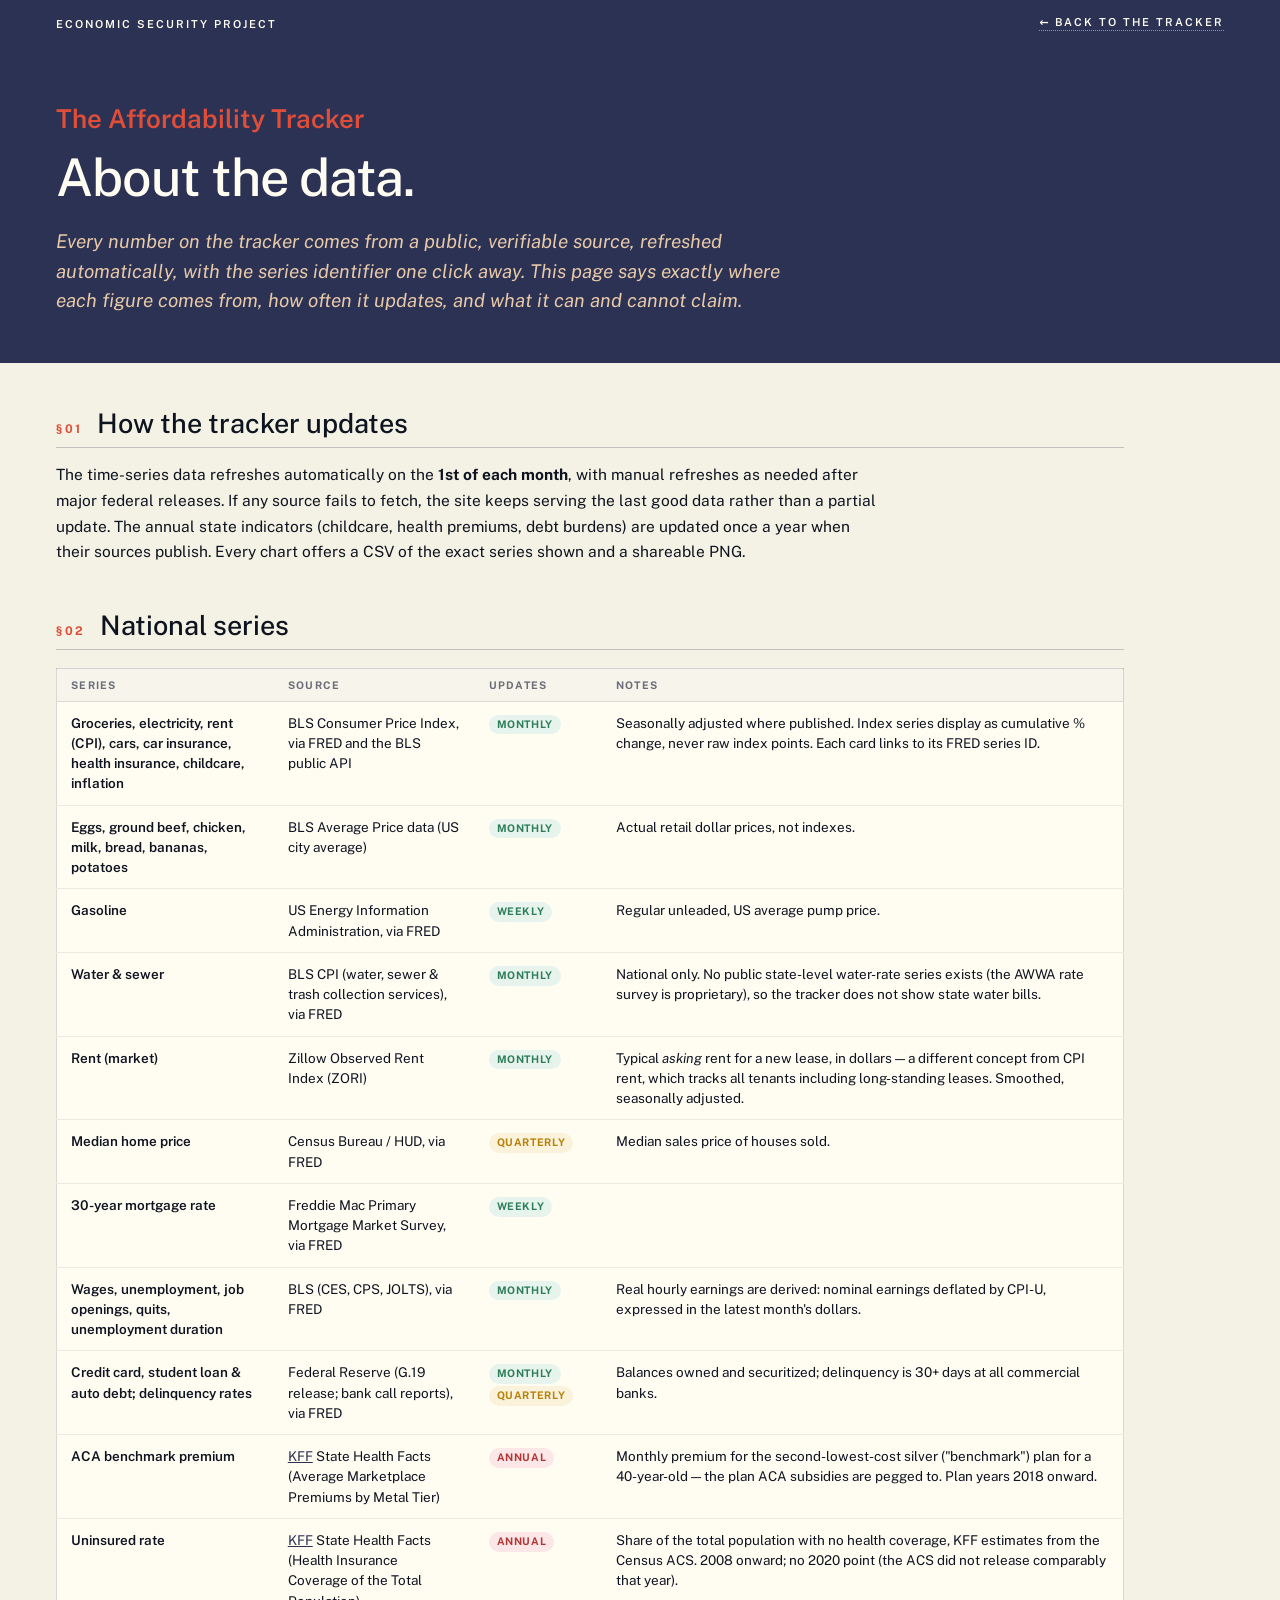
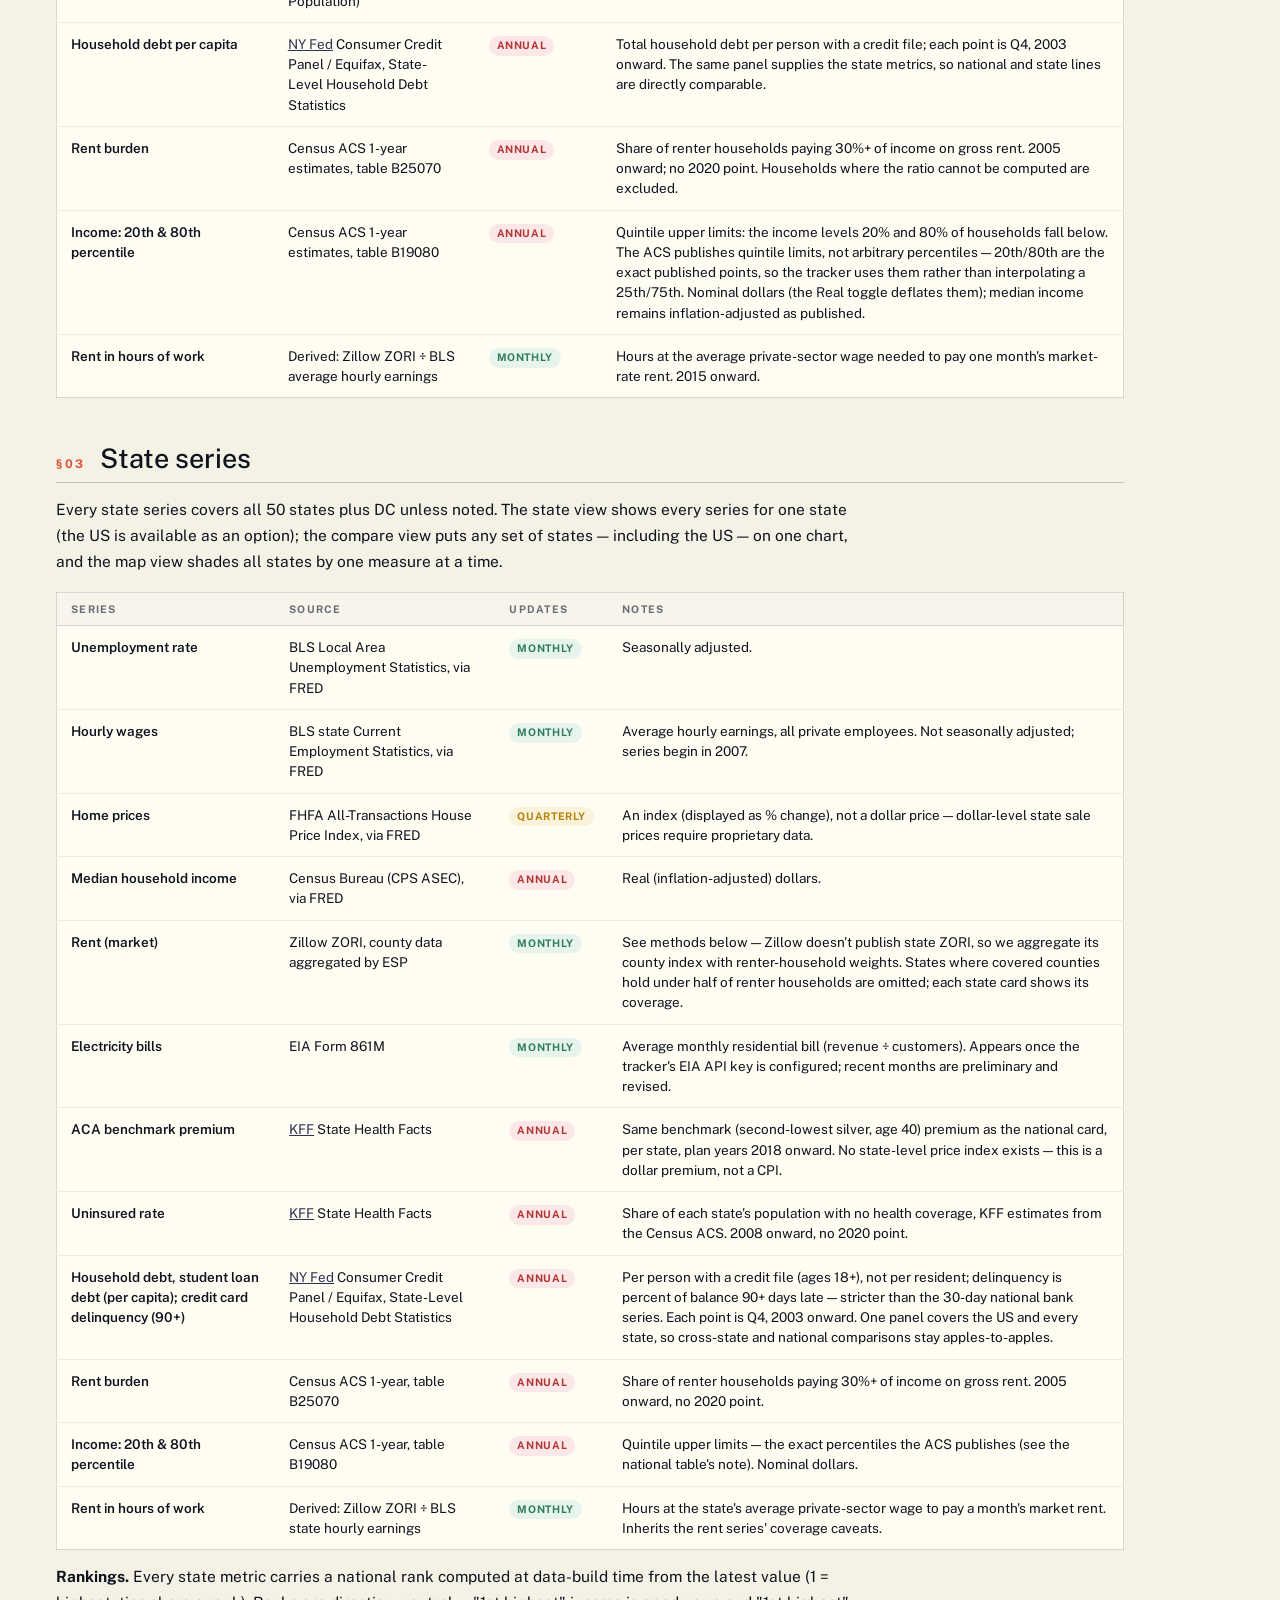
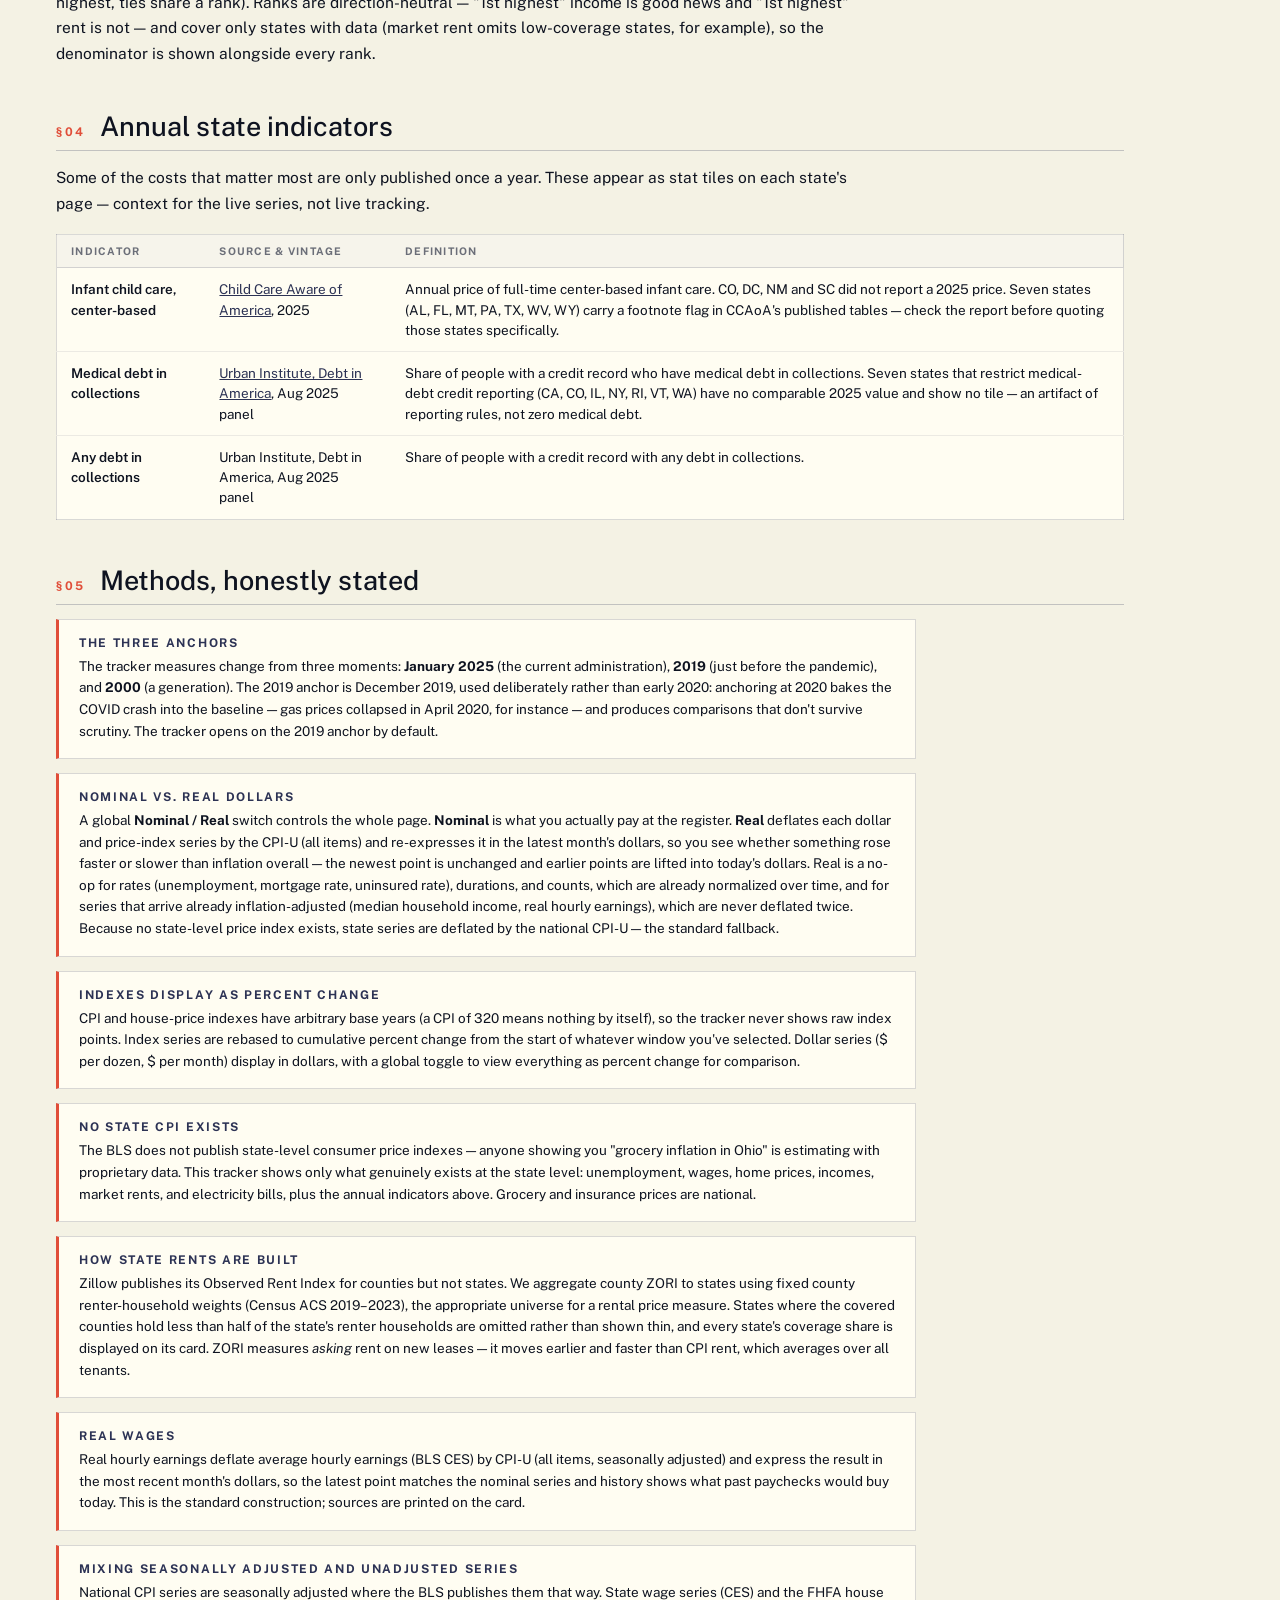
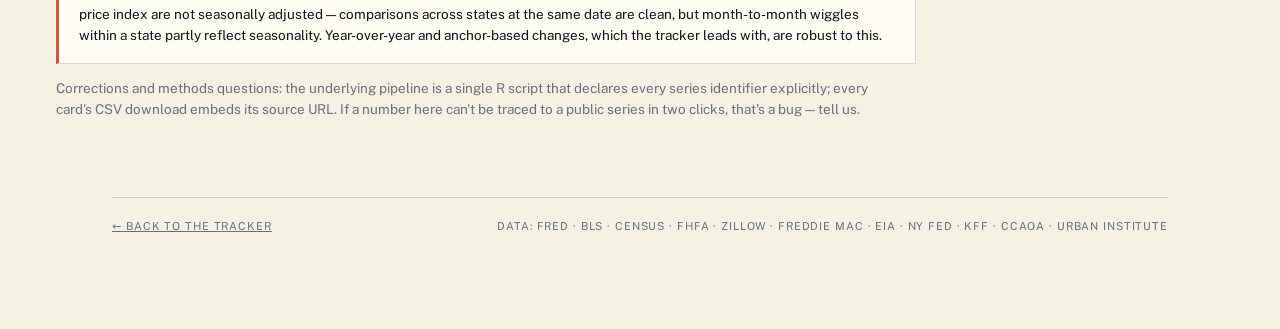
==== commit 55d0d3c9: "Comments updated" ====
--- a/about.html
+++ b/about.html
@@ -8,18 +8,17 @@
 <link rel="preconnect" href="https://fonts.googleapis.com" />
 <link rel="preconnect" href="https://fonts.gstatic.com" crossorigin />
 <link href="https://fonts.googleapis.com/css2?family=Public+Sans:wght@300;400;500;600;700;800&display=swap" rel="stylesheet" />
-<link href="https://fonts.googleapis.com/css2?family=Source+Serif+4:opsz,wght@8..60,400;8..60,500;8..60,600;8..60,700&family=Inter+Tight:wght@400;500;600;700;800&display=swap" rel="stylesheet" />
 
 <style>
   :root {
-    --navy: #1B2A4E;
+    --navy: #2c3254;
     --red: #E04E39;
-    --beige: #F4ECD8;
-    --paper: #FBF7EE;
+    --beige: #f4f2e4;
+    --paper: #FFFDF2;
     --ink: #0E1320;
     --mute: #6B6E78;
     --soft: #9A9CA3;
-    --rule: rgba(27,42,78,.18);
+    --rule: rgba(44,50,84,.18);
   }
   *, *::before, *::after { box-sizing: border-box; margin: 0; padding: 0; }
   body {
@@ -27,46 +26,46 @@
     background: #0E1320; color: var(--ink);
   }
   .stage { background: var(--beige); min-height: 100vh; box-shadow: 0 30px 80px rgba(0,0,0,.5); }
-  .serif { font-family: 'Source Serif 4', Georgia, serif; }
-  .display { font-family: 'Inter Tight', system-ui, sans-serif; }
+  .serif { font-family: 'Public Sans', system-ui, sans-serif; }
+  .display { font-family: 'Public Sans', system-ui, sans-serif; }
 
   .topbar {
     background: var(--navy); color: var(--paper);
     padding: 16px 56px;
     display: flex; justify-content: space-between; align-items: center;
-    font-family: 'Inter Tight', system-ui, sans-serif;
+    font-family: 'Public Sans', system-ui, sans-serif;
     font-size: 11px; letter-spacing: .18em; text-transform: uppercase; font-weight: 600;
   }
-  .topbar a { color: var(--paper); text-decoration: none; border-bottom: 1px dotted rgba(244,236,216,.5); padding-bottom: 1px; }
+  .topbar a { color: var(--paper); text-decoration: none; border-bottom: 1px dotted rgba(244,242,228,.5); padding-bottom: 1px; }
 
   header.hero {
     background: var(--navy); color: var(--paper);
     padding: 56px 56px 48px;
   }
   .kicker {
-    font-family: 'Source Serif 4', Georgia, serif;
+    font-family: 'Public Sans', system-ui, sans-serif;
     font-size: 26px; font-weight: 600; color: var(--red); margin-bottom: 16px;
   }
   h1 {
-    font-family: 'Source Serif 4', Georgia, serif;
+    font-family: 'Public Sans', system-ui, sans-serif;
     font-size: 52px; line-height: 1.06; letter-spacing: -.02em; font-weight: 500;
     max-width: 900px; margin-bottom: 22px;
   }
   .dek {
-    font-family: 'Source Serif 4', Georgia, serif;
+    font-family: 'Public Sans', system-ui, sans-serif;
     font-size: 19px; line-height: 1.55; color: #E8C9A8; max-width: 760px; font-style: italic;
   }
 
   main { padding: 44px 56px 64px; max-width: 1180px; }
 
   h2 {
-    font-family: 'Source Serif 4', Georgia, serif;
+    font-family: 'Public Sans', system-ui, sans-serif;
     font-size: 27px; font-weight: 500; margin: 44px 0 6px;
-    padding-bottom: 8px; border-bottom: 1px solid rgba(27,42,78,.25);
+    padding-bottom: 8px; border-bottom: 1px solid rgba(44,50,84,.25);
     display: flex; align-items: baseline; gap: 14px;
   }
   h2 .sec {
-    font-family: 'Inter Tight', system-ui, sans-serif;
+    font-family: 'Public Sans', system-ui, sans-serif;
     font-size: 12px; letter-spacing: .22em; text-transform: uppercase;
     font-weight: 700; color: var(--red);
   }
@@ -80,18 +79,18 @@
     border: 1px solid var(--rule); font-size: 13.5px;
   }
   th {
-    font-family: 'Inter Tight', system-ui, sans-serif;
+    font-family: 'Public Sans', system-ui, sans-serif;
     font-size: 10.5px; letter-spacing: .12em; text-transform: uppercase;
     font-weight: 700; color: var(--mute); text-align: left;
     padding: 10px 14px; border-bottom: 1px solid var(--rule);
-    background: rgba(27,42,78,.045);
+    background: rgba(44,50,84,.045);
   }
-  td { padding: 11px 14px; border-bottom: 1px solid rgba(27,42,78,.09); vertical-align: top; line-height: 1.5; }
+  td { padding: 11px 14px; border-bottom: 1px solid rgba(44,50,84,.09); vertical-align: top; line-height: 1.5; }
   tr:last-child td { border-bottom: none; }
   td b { font-weight: 600; }
   td a { color: var(--navy); }
   .freq {
-    font-family: 'Inter Tight', system-ui, sans-serif;
+    font-family: 'Public Sans', system-ui, sans-serif;
     display: inline-block; font-size: 10.5px; font-weight: 700;
     letter-spacing: .06em; text-transform: uppercase;
     padding: 2px 8px; border-radius: 10px; white-space: nowrap;
@@ -106,7 +105,7 @@
     padding: 16px 20px; margin: 14px 0; max-width: 860px;
   }
   .method h3 {
-    font-family: 'Inter Tight', system-ui, sans-serif;
+    font-family: 'Public Sans', system-ui, sans-serif;
     font-size: 12px; letter-spacing: .14em; text-transform: uppercase;
     font-weight: 700; color: var(--navy); margin-bottom: 6px;
   }
@@ -115,9 +114,9 @@
 
   footer {
     padding: 22px 56px 48px;
-    font-family: 'Inter Tight', system-ui, sans-serif;
+    font-family: 'Public Sans', system-ui, sans-serif;
     font-size: 11px; color: var(--mute); letter-spacing: .08em; text-transform: uppercase;
-    border-top: 1px solid rgba(27,42,78,.2); margin: 0 56px;
+    border-top: 1px solid rgba(44,50,84,.2); margin: 0 56px;
     display: flex; justify-content: space-between; gap: 12px; flex-wrap: wrap;
     padding-left: 0; padding-right: 0;
   }
@@ -149,318 +148,13 @@
     </p>
   </header>
 
-  <main>
-    <h2><span class="sec">§01</span> How the tracker updates</h2>
-    <p class="lead">
-      The time-series data refreshes automatically on the <b>1st of each month</b>,
-      with manual refreshes as needed after major federal releases. If any source fails
-      to fetch, the site keeps serving the last good data rather than a partial update. The annual state indicators (childcare, health
-      premiums, debt burdens) are updated once a year when their sources publish.
-      Every chart offers a CSV of the exact series shown and a shareable PNG.
-    </p>
-
-    <h2><span class="sec">§02</span> National series</h2>
-    <div class="table-wrap">
-    <table>
-      <thead><tr><th>Series</th><th>Source</th><th>Updates</th><th>Notes</th></tr></thead>
-      <tbody>
-        <tr>
-          <td><b>Groceries, electricity, rent (CPI), cars, car insurance, health insurance, childcare, inflation</b></td>
-          <td>BLS Consumer Price Index, via FRED and the BLS public API</td>
-          <td><span class="freq m">Monthly</span></td>
-          <td>Seasonally adjusted where published. Index series display as cumulative % change, never raw index points. Each card links to its FRED series ID.</td>
-        </tr>
-        <tr>
-          <td><b>Eggs, ground beef, chicken, milk, bread, bananas, potatoes</b></td>
-          <td>BLS Average Price data (US city average)</td>
-          <td><span class="freq m">Monthly</span></td>
-          <td>Actual retail dollar prices, not indexes.</td>
-        </tr>
-        <tr>
-          <td><b>Gasoline</b></td>
-          <td>US Energy Information Administration, via FRED</td>
-          <td><span class="freq w">Weekly</span></td>
-          <td>Regular unleaded, US average pump price.</td>
-        </tr>
-        <tr>
-          <td><b>Water &amp; sewer</b></td>
-          <td>BLS CPI (water, sewer &amp; trash collection services), via FRED</td>
-          <td><span class="freq m">Monthly</span></td>
-          <td>National only. No public state-level water-rate series exists (the AWWA rate survey is proprietary), so the tracker does not show state water bills.</td>
-        </tr>
-        <tr>
-          <td><b>Rent (market)</b></td>
-          <td>Zillow Observed Rent Index (ZORI)</td>
-          <td><span class="freq m">Monthly</span></td>
-          <td>Typical <i>asking</i> rent for a new lease, in dollars — a different concept from CPI rent, which tracks all tenants including long-standing leases. Smoothed, seasonally adjusted.</td>
-        </tr>
-        <tr>
-          <td><b>Median home price</b></td>
-          <td>Census Bureau / HUD, via FRED</td>
-          <td><span class="freq q">Quarterly</span></td>
-          <td>Median sales price of houses sold.</td>
-        </tr>
-        <tr>
-          <td><b>30-year mortgage rate</b></td>
-          <td>Freddie Mac Primary Mortgage Market Survey, via FRED</td>
-          <td><span class="freq w">Weekly</span></td>
-          <td></td>
-        </tr>
-        <tr>
-          <td><b>Wages, unemployment, job openings, quits, unemployment duration</b></td>
-          <td>BLS (CES, CPS, JOLTS), via FRED</td>
-          <td><span class="freq m">Monthly</span></td>
-          <td>Real hourly earnings are derived: nominal earnings deflated by CPI-U, expressed in the latest month's dollars.</td>
-        </tr>
-        <tr>
-          <td><b>Credit card, student loan &amp; auto debt; delinquency rates</b></td>
-          <td>Federal Reserve (G.19 release; bank call reports), via FRED</td>
-          <td><span class="freq m">Monthly</span> <span class="freq q">Quarterly</span></td>
-          <td>Balances owned and securitized; delinquency is 30+ days at all commercial banks.</td>
-        </tr>
-        <tr>
-          <td><b>ACA benchmark premium</b></td>
-          <td><a href="https://www.kff.org/affordable-care-act/state-indicator/average-marketplace-premiums-by-metal-tier/" target="_blank" rel="noopener">KFF</a> State Health Facts (Average Marketplace Premiums by Metal Tier)</td>
-          <td><span class="freq a">Annual</span></td>
-          <td>Monthly premium for the second-lowest-cost silver ("benchmark") plan for a 40-year-old — the plan ACA subsidies are pegged to. Plan years 2018 onward.</td>
-        </tr>
-        <tr>
-          <td><b>Uninsured rate</b></td>
-          <td><a href="https://www.kff.org/state-health-policy-data/state-indicator/total-population/" target="_blank" rel="noopener">KFF</a> State Health Facts (Health Insurance Coverage of the Total Population)</td>
-          <td><span class="freq a">Annual</span></td>
-          <td>Share of the total population with no health coverage, KFF estimates from the Census ACS. 2008 onward; no 2020 point (the ACS did not release comparably that year).</td>
-        </tr>
-        <tr>
-          <td><b>Household debt per capita</b></td>
-          <td><a href="https://www.newyorkfed.org/microeconomics/databank.html" target="_blank" rel="noopener">NY Fed</a> Consumer Credit Panel / Equifax, State-Level Household Debt Statistics</td>
-          <td><span class="freq a">Annual</span></td>
-          <td>Total household debt per person with a credit file; each point is Q4, 2003 onward. The same panel supplies the state metrics, so national and state lines are directly comparable.</td>
-        </tr>
-        <tr>
-          <td><b>Rent burden</b></td>
-          <td>Census ACS 1-year estimates, table B25070</td>
-          <td><span class="freq a">Annual</span></td>
-          <td>Share of renter households paying 30%+ of income on gross rent. 2005 onward; no 2020 point. Households where the ratio cannot be computed are excluded.</td>
-        </tr>
-        <tr>
-          <td><b>Income: 20th &amp; 80th percentile</b></td>
-          <td>Census ACS 1-year estimates, table B19080</td>
-          <td><span class="freq a">Annual</span></td>
-          <td>Quintile upper limits: the income levels 20% and 80% of households fall below. The ACS publishes quintile limits, not arbitrary percentiles — 20th/80th are the exact published points, so the tracker uses them rather than interpolating a 25th/75th. Nominal dollars (the Real toggle deflates them); median income remains inflation-adjusted as published.</td>
-        </tr>
-        <tr>
-          <td><b>Rent in hours of work</b></td>
-          <td>Derived: Zillow ZORI ÷ BLS average hourly earnings</td>
-          <td><span class="freq m">Monthly</span></td>
-          <td>Hours at the average private-sector wage needed to pay one month's market-rate rent. 2015 onward.</td>
-        </tr>
-      </tbody>
-    </table>
-    </div>
-
-    <h2><span class="sec">§03</span> State series</h2>
-    <p class="lead">
-      Every state series covers all 50 states plus DC unless noted. The state view shows
-      every series for one state (the US is available as an option); the compare view puts
-      any set of states — including the US — on one chart, and the map view shades all
-      states by one measure at a time.
-    </p>
-    <div class="table-wrap">
-    <table>
-      <thead><tr><th>Series</th><th>Source</th><th>Updates</th><th>Notes</th></tr></thead>
-      <tbody>
-        <tr>
-          <td><b>Unemployment rate</b></td>
-          <td>BLS Local Area Unemployment Statistics, via FRED</td>
-          <td><span class="freq m">Monthly</span></td>
-          <td>Seasonally adjusted.</td>
-        </tr>
-        <tr>
-          <td><b>Hourly wages</b></td>
-          <td>BLS state Current Employment Statistics, via FRED</td>
-          <td><span class="freq m">Monthly</span></td>
-          <td>Average hourly earnings, all private employees. Not seasonally adjusted; series begin in 2007.</td>
-        </tr>
-        <tr>
-          <td><b>Home prices</b></td>
-          <td>FHFA All-Transactions House Price Index, via FRED</td>
-          <td><span class="freq q">Quarterly</span></td>
-          <td>An index (displayed as % change), not a dollar price — dollar-level state sale prices require proprietary data.</td>
-        </tr>
-        <tr>
-          <td><b>Median household income</b></td>
-          <td>Census Bureau (CPS ASEC), via FRED</td>
-          <td><span class="freq a">Annual</span></td>
-          <td>Real (inflation-adjusted) dollars.</td>
-        </tr>
-        <tr>
-          <td><b>Rent (market)</b></td>
-          <td>Zillow ZORI, county data aggregated by ESP</td>
-          <td><span class="freq m">Monthly</span></td>
-          <td>See methods below — Zillow doesn't publish state ZORI, so we aggregate its county index with renter-household weights. States where covered counties hold under half of renter households are omitted; each state card shows its coverage.</td>
-        </tr>
-        <tr>
-          <td><b>Electricity bills</b></td>
-          <td>EIA Form 861M</td>
-          <td><span class="freq m">Monthly</span></td>
-          <td>Average monthly residential bill (revenue ÷ customers). Appears once the tracker's EIA API key is configured; recent months are preliminary and revised.</td>
-        </tr>
-        <tr>
-          <td><b>ACA benchmark premium</b></td>
-          <td><a href="https://www.kff.org/affordable-care-act/state-indicator/average-marketplace-premiums-by-metal-tier/" target="_blank" rel="noopener">KFF</a> State Health Facts</td>
-          <td><span class="freq a">Annual</span></td>
-          <td>Same benchmark (second-lowest silver, age 40) premium as the national card, per state, plan years 2018 onward. No state-level price index exists — this is a dollar premium, not a CPI.</td>
-        </tr>
-        <tr>
-          <td><b>Uninsured rate</b></td>
-          <td><a href="https://www.kff.org/state-health-policy-data/state-indicator/total-population/" target="_blank" rel="noopener">KFF</a> State Health Facts</td>
-          <td><span class="freq a">Annual</span></td>
-          <td>Share of each state's population with no health coverage, KFF estimates from the Census ACS. 2008 onward, no 2020 point.</td>
-        </tr>
-        <tr>
-          <td><b>Household debt, student loan debt (per capita); credit card delinquency (90+)</b></td>
-          <td><a href="https://www.newyorkfed.org/microeconomics/databank.html" target="_blank" rel="noopener">NY Fed</a> Consumer Credit Panel / Equifax, State-Level Household Debt Statistics</td>
-          <td><span class="freq a">Annual</span></td>
-          <td>Per person with a credit file (ages 18+), not per resident; delinquency is percent of balance 90+ days late — stricter than the 30-day national bank series. Each point is Q4, 2003 onward. One panel covers the US and every state, so cross-state and national comparisons stay apples-to-apples.</td>
-        </tr>
-        <tr>
-          <td><b>Rent burden</b></td>
-          <td>Census ACS 1-year, table B25070</td>
-          <td><span class="freq a">Annual</span></td>
-          <td>Share of renter households paying 30%+ of income on gross rent. 2005 onward, no 2020 point.</td>
-        </tr>
-        <tr>
-          <td><b>Income: 20th &amp; 80th percentile</b></td>
-          <td>Census ACS 1-year, table B19080</td>
-          <td><span class="freq a">Annual</span></td>
-          <td>Quintile upper limits — the exact percentiles the ACS publishes (see the national table's note). Nominal dollars.</td>
-        </tr>
-        <tr>
-          <td><b>Rent in hours of work</b></td>
-          <td>Derived: Zillow ZORI ÷ BLS state hourly earnings</td>
-          <td><span class="freq m">Monthly</span></td>
-          <td>Hours at the state's average private-sector wage to pay a month's market rent. Inherits the rent series' coverage caveats.</td>
-        </tr>
-      </tbody>
-    </table>
-    </div>
-
-    <p class="lead" style="margin-top:14px">
-      <b>Rankings.</b> Every state metric carries a national rank computed at data-build
-      time from the latest value (1 = highest, ties share a rank). Ranks are
-      direction-neutral — "1st highest" income is good news and "1st highest" rent is not —
-      and cover only states with data (market rent omits low-coverage states, for example),
-      so the denominator is shown alongside every rank.
-    </p>
-
-    <h2><span class="sec">§04</span> Annual state indicators</h2>
-    <p class="lead">
-      Some of the costs that matter most are only published once a year. These appear as
-      stat tiles on each state's page — context for the live series, not live tracking.
-    </p>
-    <div class="table-wrap">
-    <table>
-      <thead><tr><th>Indicator</th><th>Source &amp; vintage</th><th>Definition</th></tr></thead>
-      <tbody>
-        <tr>
-          <td><b>Infant child care, center-based</b></td>
-          <td><a href="https://info.childcareaware.org/price-and-supply-2025" target="_blank" rel="noopener">Child Care Aware of America</a>, 2025</td>
-          <td>Annual price of full-time center-based infant care. CO, DC, NM and SC did not report a 2025 price. Seven states (AL, FL, MT, PA, TX, WV, WY) carry a footnote flag in CCAoA's published tables — check the report before quoting those states specifically.</td>
-        </tr>
-        <tr>
-          <td><b>Medical debt in collections</b></td>
-          <td><a href="https://apps.urban.org/features/debt-interactive-map/" target="_blank" rel="noopener">Urban Institute, Debt in America</a>, Aug 2025 panel</td>
-          <td>Share of people with a credit record who have medical debt in collections. Seven states that restrict medical-debt credit reporting (CA, CO, IL, NY, RI, VT, WA) have no comparable 2025 value and show no tile — an artifact of reporting rules, not zero medical debt.</td>
-        </tr>
-        <tr>
-          <td><b>Any debt in collections</b></td>
-          <td>Urban Institute, Debt in America, Aug 2025 panel</td>
-          <td>Share of people with a credit record with any debt in collections.</td>
-        </tr>
-      </tbody>
-    </table>
-    </div>
-
-    <h2><span class="sec">§05</span> Methods, honestly stated</h2>
-
-    <div class="method">
-      <h3>The three anchors</h3>
-      <p>The tracker measures change from three moments: <b>January 2025</b> (the current
-      administration), <b>2019</b> (just before the pandemic), and <b>2000</b>
-      (a generation). The 2019 anchor is December 2019, used deliberately rather than early
-      2020: anchoring at 2020 bakes the COVID crash into the baseline — gas prices collapsed
-      in April 2020, for instance — and produces comparisons that don't survive scrutiny.
-      The tracker opens on the 2019 anchor by default.</p>
-    </div>
-
-    <div class="method">
-      <h3>Nominal vs. real dollars</h3>
-      <p>A global <b>Nominal / Real</b> switch controls the whole page. <b>Nominal</b> is what
-      you actually pay at the register. <b>Real</b> deflates each dollar and price-index series
-      by the CPI-U (all items) and re-expresses it in the latest month's dollars, so you see
-      whether something rose faster or slower than inflation overall — the newest point is
-      unchanged and earlier points are lifted into today's dollars. Real is a no-op for rates
-      (unemployment, mortgage rate, uninsured rate), durations, and counts, which are already
-      normalized over time, and for series that arrive already inflation-adjusted (median
-      household income, real hourly earnings), which are never deflated twice. Because no
-      state-level price index exists, state series are deflated by the national CPI-U — the
-      standard fallback.</p>
-    </div>
-
-    <div class="method">
-      <h3>Indexes display as percent change</h3>
-      <p>CPI and house-price indexes have arbitrary base years (a CPI of 320 means nothing
-      by itself), so the tracker never shows raw index points. Index series are rebased to
-      cumulative percent change from the start of whatever window you've selected. Dollar
-      series ($ per dozen, $ per month) display in dollars, with a global toggle to view
-      everything as percent change for comparison.</p>
-    </div>
-
-    <div class="method">
-      <h3>No state CPI exists</h3>
-      <p>The BLS does not publish state-level consumer price indexes — anyone showing you
-      "grocery inflation in Ohio" is estimating with proprietary data. This tracker shows
-      only what genuinely exists at the state level: unemployment, wages, home prices,
-      incomes, market rents, and electricity bills, plus the annual indicators above.
-      Grocery and insurance prices are national.</p>
-    </div>
-
-    <div class="method">
-      <h3>How state rents are built</h3>
-      <p>Zillow publishes its Observed Rent Index for counties but not states. We aggregate
-      county ZORI to states using fixed county renter-household weights (Census ACS
-      2019–2023), the appropriate universe for a rental price measure. States where the
-      covered counties hold less than half of the state's renter households are omitted
-      rather than shown thin, and every state's coverage share is displayed on its card.
-      ZORI measures <i>asking</i> rent on new leases — it moves earlier and faster than
-      CPI rent, which averages over all tenants.</p>
-    </div>
-
-    <div class="method">
-      <h3>Real wages</h3>
-      <p>Real hourly earnings deflate average hourly earnings (BLS CES) by CPI-U (all
-      items, seasonally adjusted) and express the result in the most recent month's
-      dollars, so the latest point matches the nominal series and history shows what past
-      paychecks would buy today. This is the standard construction; sources are printed on
-      the card.</p>
-    </div>
-
-    <div class="method">
-      <h3>Mixing seasonally adjusted and unadjusted series</h3>
-      <p>National CPI series are seasonally adjusted where the BLS publishes them that
-      way. State wage series (CES) and the FHFA house price index are not seasonally
-      adjusted — comparisons across states at the same date are clean, but month-to-month
-      wiggles within a state partly reflect seasonality. Year-over-year and anchor-based
-      changes, which the tracker leads with, are robust to this.</p>
-    </div>
-
-    <p class="note">
-      Corrections and methods questions: the underlying pipeline is a single R script that
-      declares every series identifier explicitly; every card's CSV download embeds its
-      source URL. If a number here can't be traced to a public series in two clicks,
-      that's a bug — tell us.
-    </p>
-  </main>
+  <main></main>
+  <script src="assets/about_content.js"></script>
+  <script>
+    // The sources & methods content lives in assets/about_content.js (one
+    // source of truth, shared with index.html's in-app About view).
+    document.querySelector('main').innerHTML = window.ABOUT_CONTENT || '';
+  </script>
 
   <div class="footer-wrap">
     <footer>
@@ -470,5 +164,17 @@
   </div>
 
 </div>
+
+<script>
+  // The tracker forwards its state hash (#view=...&state=...) when linking
+  // here, so the back links can return the reader to the view they left.
+  (function () {
+    var h = window.location.hash;
+    if (!h) return;
+    document.querySelectorAll('a[href="index.html"]').forEach(function (a) {
+      a.href = 'index.html' + h;
+    });
+  })();
+</script>
 </body>
 </html>
